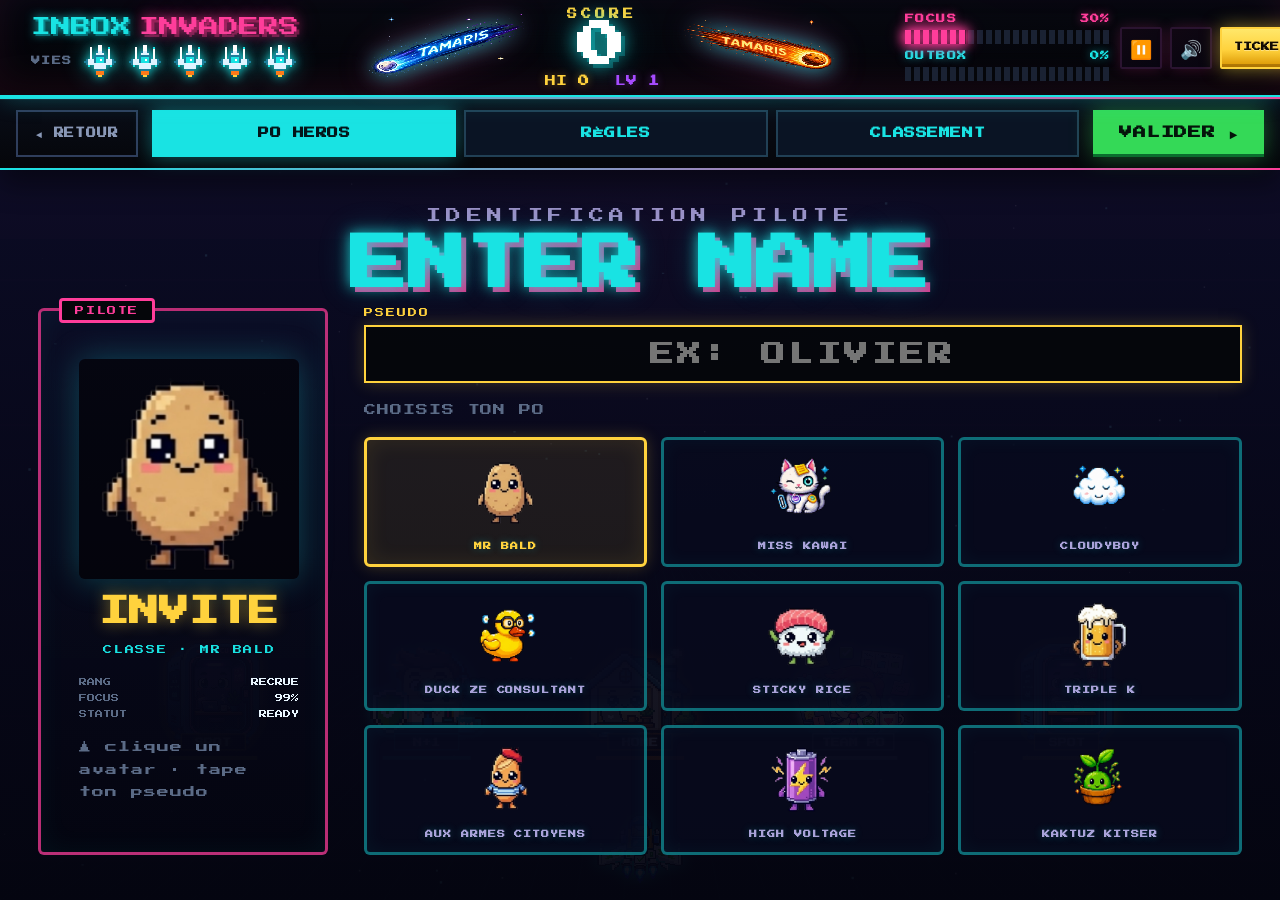
==== inboxzero/inboxzero.html @ 1996400a "Add consultant and handover invaders" ====
<!doctype html>
<html lang="en">
  <head>
    <meta charset="utf-8">
    <meta name="viewport" content="width=device-width, initial-scale=1">
    <title>INBOX INVADERS - SYSTEM INTERFERENCE</title>
    <link rel="preconnect" href="https://fonts.googleapis.com">
    <link rel="preconnect" href="https://fonts.gstatic.com" crossorigin>
    <link href="https://fonts.googleapis.com/css2?family=Press+Start+2P&display=swap" rel="stylesheet">
    <link rel="stylesheet" href="style.css?v=20260612b">
  </head>
  <body class="loading-assets">
    <div id="assetLoader" class="asset-loader" role="status" aria-live="polite">
      <div class="asset-loader-card">
        <img class="asset-loader-art" src="assets/loading_999.png" alt="">
        <p>LOADING INBOX</p>
        <strong id="assetLoaderPercent">0%</strong>
        <div class="asset-loader-bar" aria-hidden="true"><span id="assetLoaderBar"></span></div>
      </div>
    </div>
    <div class="crt-overlay"></div>
    <div class="vignette"></div>

    <header class="game-header">
      <div class="marquee-logo">
        <div>
          <div class="marquee-logo-line">INBOX</div>
          <div class="marquee-logo-title">INVADERS</div>
        </div>
        <div class="marquee-lives">
          <span class="hud-label">VIES</span>
          <span id="livesReadout">5</span>
          <i id="healthBar"><em></em></i>
        </div>
      </div>

      <div class="marquee-score">
        <img class="score-comet score-comet-left" src="assets/tamaris.png" alt="" aria-hidden="true">
        <p>SCORE</p>
        <strong id="score">0</strong>
        <img class="score-comet score-comet-right" src="assets/tamaris 2.png" alt="" aria-hidden="true">
        <div class="marquee-sub">
          <span>HI <strong id="highScore">0</strong></span>
          <span>LV <strong id="level">1</strong></span>
        </div>
      </div>

      <div class="marquee-right">
        <div class="marquee-meter focus-hud">
          <div class="marquee-meter-top">
            <p>FOCUS</p>
            <span id="focusPercent">0%</span>
          </div>
          <div class="segmented-focus" id="focusBar" aria-label="Focus charge"><em></em></div>
        </div>

        <div class="marquee-meter focus-hud heat-hud">
          <div class="marquee-meter-top">
            <p>OUTBOX</p>
            <span id="heatPercent">READY</span>
          </div>
          <div class="segmented-focus heat-meter" id="heatBar" aria-label="Outbox heat"><em></em></div>
        </div>

        <div class="hud-buttons">
          <button data-action="pause" aria-label="Pause">⏸️</button>
          <button data-action="mute" class="sound-toggle" aria-label="Mute sound" aria-pressed="false" title="Mute sound">
            <span class="sound-icon">🔊</span>
          </button>
          <button class="ticket-ask-button" data-action="how" aria-label="Ticket Ask">TICKET ASK</button>
        </div>
      </div>
      <strong id="lives" class="sr-counter">3</strong>
    </header>

    <nav id="commandDock" class="command-dock command-dock-global" aria-label="Navigation écrans">
      <button class="cd-back" type="button" data-action="back">◄ RETOUR</button>
      <div class="cd-tabs" role="tablist">
        <button class="cd-tab" type="button" role="tab" aria-selected="false" data-screen-tab="playerSetup" data-action="changePlayer"><span class="cd-label">PO HEROS</span></button>
        <button class="cd-tab" type="button" role="tab" aria-selected="false" data-screen-tab="how" data-action="how"><span class="cd-label">RÈGLES</span></button>
        <button class="cd-tab" type="button" role="tab" aria-selected="false" data-screen-tab="leaderboard" data-action="scores"><span class="cd-label">CLASSEMENT</span></button>
      </div>
      <button id="commandDockPrimary" class="cd-validate" type="button" data-action="savePlayer">VALIDER ►</button>
    </nav>

    <main class="game-stage">
      <section class="arcade-zone screen-jitter" id="game-zone" aria-label="Inbox Invaders arcade station">
        <div class="perspective-grid"></div>
        <canvas id="gameCanvas" width="540" height="960" aria-label="INBOX INVADERS gameplay canvas"></canvas>

        <div id="startScreen" class="overlay active">
          <div class="start-invader-field" aria-hidden="true">
            <img src="assets/email.png" alt="">
            <img src="assets/double meeting.png" alt="">
            <img src="assets/call.png" alt="">
            <img src="assets/ppt.png" alt="">
            <img src="assets/ticket jira.png" alt="">
            <img src="assets/windouf update.png" alt="">
          </div>
          <p class="coin-line">1CR = 1 PLAY</p>
          <h1 class="start-logo"><span class="start-logo-inbox">INBOX</span> <span class="start-logo-invaders">INVADERS</span></h1>
          <p>SAVE YOUR FOCUS. ERASE CORPORATE CHAOS.</p>
          <p id="playerReadout" class="player-readout">PILOTE : INVITE</p>
          <img id="playerAvatarPreview" class="player-avatar-preview" alt="" aria-hidden="true">
          <button class="start-play-banner" data-action="start"><span>INSERT COIN</span></button>
          <div class="start-cta-row" aria-label="Start menu actions">
            <span class="start-cta-highlight" aria-hidden="true"></span>
            <button data-action="scores"><img class="cta-icon" src="assets/9fb9ea39-cbcb-4abc-bacf-7de5e60b2d47_removalai_preview.png" alt=""><span>SCORES</span></button>
            <button data-action="changePlayer"><img class="cta-icon" src="assets/c6591640-6438-40c6-b56e-41e659d65d6d_removalai_preview.png" alt=""><span>CHANGER PILOTE</span></button>
            <button data-action="how"><img class="cta-icon" src="assets/21f10f2e-6139-4a0e-9a78-9de24e61a5ad_removalai_preview.png" alt=""><span>HOW TO PLAY</span></button>
          </div>
        </div>

        <div id="playerSetupScreen" class="overlay redesign-screen player-setup-panel">
          <p class="screen-kicker">IDENTIFICATION PILOTE</p>
          <h2 class="enter-name-title">ENTER NAME</h2>
          <div class="character-layout">
            <aside class="screen-panel pilot-card">
              <span class="panel-tag">PILOTE</span>
              <img id="setupAvatarPreview" class="setup-avatar-preview" alt="" aria-hidden="true">
              <strong id="setupPilotName" class="pilot-name">INVITE</strong>
              <span id="setupPilotClass" class="pilot-class">RECRUE</span>
              <dl class="pilot-stats">
                <div><dt>RANG</dt><dd>RECRUE</dd></div>
                <div><dt>FOCUS</dt><dd>99%</dd></div>
                <div><dt>STATUT</dt><dd>READY</dd></div>
              </dl>
              <p class="screen-hint">▲ clique un avatar · tape ton pseudo</p>
            </aside>
            <div class="character-main">
              <label class="player-name-field">
                <span>PSEUDO</span>
                <input id="playerNameInput" type="text" maxlength="18" autocomplete="nickname" placeholder="ex: OLIVIER">
              </label>
              <p class="roster-label">CHOISIS TON PO</p>
              <div id="avatarGrid" class="avatar-grid roster-grid" aria-label="Choix avatar"></div>
            </div>
          </div>
        </div>

        <div id="howScreen" class="overlay redesign-screen how-panel">
          <div class="how-invader-field" aria-hidden="true">
            <img src="assets/email.png" alt="">
            <img src="assets/double meeting.png" alt="">
            <img src="assets/call.png" alt="">
            <img src="assets/ppt.png" alt="">
            <img src="assets/ticket jira.png" alt="">
            <img src="assets/windouf update.png" alt="">
          </div>
          <p class="screen-kicker">BRIEFING MISSION</p>
          <h2 class="how-title">HOW TO PLAY</h2>
          <div class="how-layout">
            <section class="screen-panel controls-panel">
              <span class="panel-tag">CONTROLES</span>
              <div class="control-row movement-only"><span class="key-pill" data-key="left"></span><span class="key-pill" data-key="up"></span><span class="key-pill" data-key="down"></span><span class="key-pill" data-key="right"></span><strong>DEPLACEMENT</strong></div>
              <div class="control-row shoot-control"><span class="key-pill key-space">ESPACE</span><strong>TIR</strong></div>
            </section>
            <section class="screen-panel bonus-panel">
              <span class="panel-tag">BONUS & DROPS</span>
              <div class="bonus-grid">
                <div class="bonus-item coffee"><img class="legend-sprite" src="assets/bonnus_coffee.png" alt=""><span><strong>COFFEE</strong><em>cadence de tir</em></span></div>
                <div class="bonus-item honey"><img class="legend-sprite" src="assets/bonus_honey.png" alt=""><span><strong>HONEY</strong><em>bouclier collant</em></span></div>
                <div class="bonus-item clip"><img class="legend-sprite" src="assets/bonus_clip.png" alt=""><span><strong>CLIP</strong><em>allié trombone</em></span></div>
                <div class="bonus-item qap"><img class="legend-sprite" src="assets/qap.png" alt=""><span><strong>QAP</strong><em>tir perforant x3</em></span></div>
                <div class="bonus-item dolphin"><img class="legend-sprite" src="assets/bonus_dolphin.png" alt=""><span><strong>DOLPHIN</strong><em>dash esquive</em></span></div>
                <div class="bonus-item vendredi"><img class="legend-sprite" src="assets/bonus_vendredi_15h.png" alt=""><span><strong>VENDREDI</strong><em>ralenti du temps</em></span></div>
              </div>
            </section>
          </div>
          <section class="screen-panel enemies-panel">
            <span class="panel-tag">ENNEMIS</span>
            <div class="enemy-legend redesign-enemies" aria-label="Invader legend">
              <span><img class="legend-sprite" src="assets/email.png" alt="">EMAIL</span>
              <span><img class="legend-sprite" src="assets/double meeting.png" alt="">DOUBLE MEETING</span>
              <span><img class="legend-sprite" src="assets/call.png" alt="">CALL</span>
              <span><img class="legend-sprite" src="assets/ppt.png" alt="">PPT</span>
              <span><img class="legend-sprite" src="assets/docx.png" alt="">DOCX</span>
              <span><img class="legend-sprite" src="assets/cpu.png" alt="">CPU</span>
              <span><img class="legend-sprite" src="assets/no access file.png" alt="">LOST FILES</span>
              <span><img class="legend-sprite" src="assets/ticket jira.png" alt="">TICKET JIRA</span>
              <span><img class="legend-sprite" src="assets/12h!!!!.png" alt="">12H!!!!</span>
              <span><img class="legend-sprite" src="assets/error 404.png" alt="">ERROR 404</span>
              <span><img class="legend-sprite" src="assets/windouf update.png" alt="">WINDOUF UPDATE</span>
              <span><img class="legend-sprite" src="assets/ref_is_down.png" alt="">REF IS DOWN!</span>
              <span><img class="legend-sprite" src="assets/dgc.png" alt="">DGC</span>
              <span><img class="legend-sprite" src="assets/as400.png" alt="">AS400</span>
              <span><img class="legend-sprite" src="assets/praatbarak.png" alt="">PRAAT BARAK</span>
              <span><img class="legend-sprite" src="assets/7b47e6e9-510a-4887-9207-0725d9d68171_removalai_preview.png" alt="">PO AU JAPON</span>
              <span><img class="legend-sprite" src="assets/80a6a32c-565c-4d2a-8f3b-95b40b6f248a_removalai_preview.png" alt="">EZF</span>
              <span><img class="legend-sprite" src="assets/fd7ce6b2-aa9d-40ac-8007-6750eda266a8_removalai_preview.png" alt="">MAGNOLIA</span>
              <span><img class="legend-sprite" src="assets/ffcc5fdc-9d63-4ee3-b640-9428ae65c095_removalai_preview.png" alt="">CONSULTANT</span>
              <span><img class="legend-sprite" src="assets/f4206ee6-d974-46e2-9924-645abaea0b58_removalai_preview.png" alt="">HANDOVER</span>
              <span><img class="legend-sprite" src="assets/7311083a-2ebb-4465-ae2c-28606e0e98e7_removalai_preview.png" alt="">PASSKEY</span>
              <span><img class="legend-sprite" src="assets/ca6b6877-e752-4e89-9191-3670797ed381_removalai_preview.png" alt="">EASY FORM</span>
              <span><img class="legend-sprite" src="assets/12599df6-1e90-4584-9417-eee2061a4efa_removalai_preview.png" alt="">SUNDAY RELEASE</span>
              <span><img class="legend-sprite" src="assets/992d3e03-5cb6-4455-8b45-6aff71827215_removalai_preview.png" alt="">HANDOVER</span>
              <span><img class="legend-sprite" src="assets/lazy loading.png" alt="">LAZY LOADING</span>
              <span><img class="legend-sprite" src="assets/infinite versions.png" alt="">INFINITE VERSIONS</span>
            </div>
          </section>
          <section class="screen-panel enemies-panel bosses-panel">
            <span class="panel-tag">BOSS</span>
            <div class="enemy-legend redesign-enemies boss-legend" aria-label="Boss legend">
              <span><img class="legend-sprite" src="assets/boss_cc emails.png" alt="">CC EMAILS</span>
              <span><img class="legend-sprite" src="assets/boss_contradictory information.png" alt="">CONTRADICTORY INFORMATION</span>
              <span><img class="legend-sprite" src="assets/boss_printer.png" alt="">PRINTER</span>
              <span><img class="legend-sprite" src="assets/boss_monday.png" alt="">MONDAY MORNING</span>
            </div>
          </section>
          <p class="warning-strip">▲ PAY ATTENTION! · L'OUTBOX surchauffe si tu es frénétique avec la barre ESPACE - Be cool if not c'est le Burnout.</p>
        </div>

        <div id="pauseScreen" class="overlay">
          <h2>PAUSED</h2>
          <p>Press P or resume when your focus returns.</p>
          <button data-action="resume">RESUME</button>
          <button data-action="restart">RESTART</button>
        </div>

        <div id="gameOverScreen" class="overlay game-over-panel">
          <h2>GAME OVER</h2>
          <p id="gameOverText">Les distractions ont atteint ton bureau. Score : 0</p>
          <div class="game-over-actions">
            <button data-action="restart">REJOUER</button>
            <button data-action="scores">SCORES</button>
            <button data-action="back">RETOUR</button>
          </div>
        </div>

        <div id="victoryScreen" class="overlay">
          <h2>VICTORY</h2>
          <p>You reached inbox zero. For now.</p>
          <button data-action="restart">PLAY AGAIN</button>
          <button data-action="scores">SCORES</button>
        </div>

        <div id="leaderboardScreen" class="overlay redesign-screen leaderboard-panel">
          <p class="screen-kicker" id="leaderboardMode">LOCAL SCORES</p>
          <h2>LEADERBOARD</h2>
          <ol id="leaderboardList" class="leaderboard-list redesigned-board"></ol>
        </div>
      </section>
    </main>

    <section class="mobile-controls" aria-label="Mobile controls">
      <div class="mobile-pad">
        <button id="touchUp" aria-label="Move up">UP</button>
        <button id="touchLeft" aria-label="Move left">LEFT</button>
        <button id="touchDown" aria-label="Move down">DOWN</button>
        <button id="touchRight" aria-label="Move right">RIGHT</button>
      </div>
      <div class="mobile-actions">
        <button id="touchShoot" aria-label="Shoot">SHOOT</button>
        <button id="touchReply" aria-label="Reply All spread shot">REPLY</button>
        <button id="touchBlast" aria-label="Focus blast">BLAST</button>
      </div>
    </section>

    <script src="assets/invaders-sprites.js?v=20260609c"></script>
    <script src="game.js?v=20260612b"></script>
  </body>
</html>
---- inboxzero/style.css ----
:root {
  --green: #34d957;
  --cyan: #19e3e3;
  --magenta: #ff3d9a;
  --pink: #ffb3d9;
  --orange: #ff8a1a;
  --yellow: #ffd23d;
  --red: #ff3b3b;
  --text: #e9f6ff;
  --muted: #5b6b86;
  --panel: #0b0d16;
  --header-h: 96px;
  --dock-h: 74px;
}

* {
  box-sizing: border-box;
}

html,
body {
  width: 100%;
  height: 100%;
  margin: 0;
  overflow: hidden;
  background: #05060a;
  color: var(--text);
  font-family: "Press Start 2P", "Courier New", Courier, monospace;
  -webkit-font-smoothing: none;
}

.crt-overlay,
.vignette {
  position: fixed;
  inset: 0;
  pointer-events: none;
}

.crt-overlay {
  z-index: 100;
  background:
    repeating-linear-gradient(to bottom, rgba(0,0,0,0) 0 2px, rgba(0,0,0,0.34) 2px 3px),
    linear-gradient(90deg, rgba(255,0,0,0.07), rgba(0,255,0,0.03), rgba(0,0,255,0.07));
  background-size: auto, 3px 100%;
  mix-blend-mode: multiply;
  opacity: 0.58;
}

.vignette {
  z-index: 98;
  background: radial-gradient(ellipse 80% 70% at 50% 38%, rgba(10,14,26,0) 40%, rgba(0,0,0,0.86) 100%);
}

@keyframes flicker-glow {
  0%, 100% { opacity: 1; filter: drop-shadow(0 0 10px currentColor); }
  50% { opacity: 0.82; filter: drop-shadow(0 0 4px currentColor); }
  52% { opacity: 1; filter: drop-shadow(0 0 15px currentColor); }
}

@keyframes jitter {
  0%, 100% { transform: translate(0, 0); }
  16% { transform: translate(-0.5px, -0.5px); }
  32% { transform: translate(0.5px, 0.5px); }
}

.screen-jitter {
  animation: jitter 0.18s infinite;
}

.logo-flicker {
  animation: flicker-glow 4s infinite;
}

.game-header {
  position: fixed;
  top: 0;
  left: 0;
  right: 0;
  z-index: 150;
  height: var(--header-h);
  display: grid;
  grid-template-columns: 1.2fr 1.05fr 0.85fr 0.75fr 0.55fr 1fr 1fr auto;
  align-items: center;
  gap: clamp(8px, 1.5vw, 18px);
  padding: 10px clamp(10px, 2vw, 22px);
  background: linear-gradient(180deg, rgba(11,13,22,0.98), rgba(5,6,10,0.88));
  border-bottom: 2px solid rgba(25,227,227,0.75);
  box-shadow: 0 0 28px rgba(25,227,227,0.24), inset 0 -14px 32px rgba(255,61,154,0.09);
}

.brand-block,
.health-hud,
.score-hud,
.meta-hud,
.focus-hud {
  min-width: 0;
}

.brand-block span,
.game-header p,
.focus-hud span {
  display: block;
  margin: 0 0 7px;
  color: var(--muted);
  font-size: 8px;
  font-weight: 900;
  text-transform: uppercase;
  line-height: 1.35;
}

.health-hud p {
  display: flex;
  justify-content: space-between;
  gap: 8px;
}

.health-hud p span {
  color: var(--green);
}

.logo {
  display: block;
  color: var(--cyan);
  font-size: clamp(14px, 2vw, 22px);
  font-weight: 900;
  line-height: 1;
  text-shadow: 0 0 10px rgba(25,227,227,0.7), 2px 2px 0 rgba(255,61,154,0.55);
  white-space: nowrap;
}

.game-header strong {
  color: var(--cyan);
  font-size: clamp(10px, 1.8vw, 18px);
  letter-spacing: 0;
  line-height: 1;
  text-shadow: 0 0 12px currentColor;
}

.score-hud strong {
  color: var(--orange);
  font-size: clamp(18px, 2.4vw, 28px);
  text-shadow: 0 0 14px rgba(255,138,26,0.72), 3px 3px 0 #7a2c00;
}

.health-hud i,
.segmented-focus {
  display: block;
  height: 16px;
  border: 2px solid #161b2c;
  background: #080a12;
  padding: 2px;
  box-shadow: inset 0 0 0 1px #000, 0 0 10px rgba(52,217,87,0.16);
}

.health-hud em,
.segmented-focus em {
  display: block;
  width: 0%;
  height: 100%;
  background: linear-gradient(90deg, #b6e021, var(--green));
  box-shadow: 0 0 12px rgba(52,217,87,0.75);
}

.segmented-focus {
  background:
    linear-gradient(90deg, transparent 24%, #05060a 24% 26%, transparent 26% 49%, #05060a 49% 51%, transparent 51% 74%, #05060a 74% 76%, transparent 76%),
    #100712;
  border-color: #2a1430;
}

.segmented-focus em {
  background: linear-gradient(90deg, var(--magenta), var(--cyan));
  box-shadow: 0 0 12px var(--magenta);
}

.heat-meter {
  border-color: #311612;
  background:
    linear-gradient(90deg, transparent 19%, #05060a 19% 21%, transparent 21% 39%, #05060a 39% 41%, transparent 41% 59%, #05060a 59% 61%, transparent 61% 79%, #05060a 79% 81%, transparent 81%),
    #120706;
}

.heat-meter em {
  background: linear-gradient(90deg, var(--yellow), var(--orange), var(--red));
  box-shadow: 0 0 12px var(--orange);
}

.focus-hud span {
  margin-top: 4px;
  color: var(--magenta);
  text-align: right;
}

.heat-hud span {
  color: var(--orange);
}

.hud-buttons {
  display: flex;
  gap: 8px;
}

button {
  border: 2px solid var(--cyan);
  border-radius: 2px;
  background: #05060a;
  color: var(--cyan);
  min-height: 42px;
  padding: 10px 14px;
  font: 900 10px "Press Start 2P", "Courier New", Courier, monospace;
  line-height: 1.25;
  text-transform: uppercase;
  cursor: pointer;
  box-shadow: 0 0 14px rgba(25,227,227,0.22);
}

button:hover,
button:focus-visible {
  background: var(--cyan);
  color: #05060a;
  outline: none;
  box-shadow: 0 0 24px rgba(25,227,227,0.88);
}

.hud-buttons button {
  position: relative;
  width: 42px;
  min-width: 42px;
  padding: 0;
  border-color: #2a1430;
  background: linear-gradient(145deg, #100712, #070510);
  color: var(--pink);
  font-size: 18px;
  box-shadow: 0 0 14px rgba(255,61,154,0.2);
}

.hud-buttons .ticket-ask-button {
  width: auto;
  min-width: 118px;
  padding: 0 12px;
  border-color: var(--yellow);
  background: linear-gradient(180deg, #ffe76a 0%, var(--yellow) 55%, #d99400 100%);
  color: #120b02;
  font-size: 9px;
  line-height: 1.15;
  text-shadow: 0 1px 0 rgba(255,255,255,0.36);
  box-shadow: 0 0 18px rgba(255,210,61,0.52), inset 0 -3px 0 rgba(112,70,0,0.42);
}

.hud-buttons .ticket-ask-button:hover,
.hud-buttons .ticket-ask-button:focus-visible {
  background: #fff06f;
  color: #05060a;
  border-color: #fff06f;
  box-shadow: 0 0 26px rgba(255,210,61,0.78), inset 0 -3px 0 rgba(112,70,0,0.42);
}

.sound-toggle {
  color: var(--cyan);
}

.sound-icon {
  display: inline;
}

.sound-icon::before {
  content: none;
}

.sound-icon::after {
  content: none;
}

.sound-icon em {
  display: none;
}

.sound-toggle.muted {
  color: var(--red);
}

.sound-toggle.muted .sound-icon em {
  display: none;
}

.sound-toggle.muted .sound-icon {
  transform: none;
}

.sound-toggle.muted .sound-icon::before {
  content: none;
}

.sound-toggle.muted .sound-icon::after {
  content: none;
}

.sound-toggle.muted::after {
  content: none;
}

.game-stage {
  position: fixed;
  inset: var(--header-h) 0 0;
  z-index: 1;
  background: #05060a;
}

body:has(.redesign-screen.active) .game-stage {
  inset: calc(var(--header-h) + var(--dock-h)) 0 0;
  z-index: 110;
}

.arcade-zone {
  position: absolute;
  inset: 0;
  width: 100vw;
  height: 100%;
  background: #05060a;
  overflow: hidden;
}

.perspective-grid {
  position: absolute;
  bottom: -38%;
  left: -50%;
  z-index: 0;
  width: 200%;
  height: 78%;
  background-image:
    linear-gradient(to right, rgba(255,61,154,0.25) 1px, transparent 1px),
    linear-gradient(to bottom, rgba(25,227,227,0.2) 1px, transparent 1px);
  background-size: 46px 46px;
  transform: perspective(300px) rotateX(62deg);
  transform-origin: bottom;
  mask-image: linear-gradient(to top, black, transparent 75%);
}

#gameCanvas {
  position: relative;
  z-index: 2;
  display: block;
  width: 100%;
  height: 100%;
  background: transparent;
  image-rendering: pixelated;
}

.overlay {
  position: absolute;
  inset: 0;
  z-index: 20;
  display: none;
  place-items: center;
  align-content: center;
  gap: 18px;
  padding: 24px;
  text-align: center;
  background:
    linear-gradient(180deg, rgba(5,6,10,0.42), rgba(5,6,10,0.82)),
    radial-gradient(circle at 50% 38%, rgba(25,227,227,0.1), transparent 46%);
}

.overlay.active {
  display: grid;
}

#startScreen > :not(.start-invader-field) {
  position: relative;
  z-index: 2;
}

.start-invader-field {
  position: absolute;
  inset: 0;
  z-index: 1;
  overflow: hidden;
  pointer-events: none;
  opacity: 0.36;
}

.start-invader-field img {
  position: absolute;
  top: -90px;
  width: 78px;
  height: 78px;
  object-fit: contain;
  image-rendering: pixelated;
  filter: drop-shadow(0 0 10px rgba(25,227,227,0.55));
  animation: howInvaderDrop 16s linear infinite;
}

.start-invader-field img:nth-child(1) { left: 8%; animation-duration: 15s; animation-delay: -1s; }
.start-invader-field img:nth-child(2) { left: 23%; animation-duration: 19s; animation-delay: -7s; }
.start-invader-field img:nth-child(3) { left: 39%; animation-duration: 14s; animation-delay: -4s; }
.start-invader-field img:nth-child(4) { left: 58%; animation-duration: 17s; animation-delay: -9s; }
.start-invader-field img:nth-child(5) { left: 75%; animation-duration: 16s; animation-delay: -2s; }
.start-invader-field img:nth-child(6) { left: 91%; animation-duration: 20s; animation-delay: -11s; }

.overlay h1,
.overlay h2 {
  margin: 0;
  color: var(--orange);
  font-size: clamp(34px, 7vw, 82px);
  line-height: 0.92;
  text-shadow: 0 0 14px rgba(255,138,26,0.72), 4px 4px 0 #7a2c00;
  max-width: 920px;
}

.overlay h1 span {
  display: block;
  color: var(--cyan);
  font-size: 0.48em;
  margin-bottom: 0.2em;
  text-shadow: 0 0 10px rgba(25,227,227,0.72), 3px 3px 0 rgba(255,61,154,0.5);
}

.overlay h1.start-logo {
  display: flex;
  align-items: baseline;
  justify-content: center;
  gap: clamp(10px, 1.6vw, 20px);
  max-width: none;
  color: var(--cyan);
  font-size: clamp(32px, 5.6vw, 72px);
  line-height: 1;
  text-shadow: none;
}

.overlay h1.start-logo span {
  display: inline;
  margin: 0;
  font-size: 1em;
  line-height: 1;
}

.start-logo-inbox {
  color: var(--cyan);
  text-shadow:
    0 0 12px rgba(25,227,227,0.9),
    2px 2px 0 #07505a;
}

.start-logo-invaders {
  color: var(--magenta);
  text-shadow:
    0 0 14px rgba(255,61,154,0.9),
    0 0 30px rgba(255,61,154,0.38),
    3px 3px 0 #5f1538;
}

.start-play-banner {
  font-size: 0;
  line-height: 0;
  outline: none;
  width: min(760px, 78vw);
  min-height: clamp(50px, 6.6vh, 68px);
  display: flex;
  align-items: center;
  justify-content: center;
  gap: 18px;
  margin-top: -2px;
  margin-bottom: -2px;
  border: 3px solid var(--yellow);
  border-radius: 6px;
  background: linear-gradient(90deg, rgba(255,210,61,0.06), rgba(25,227,227,0.08), rgba(255,210,61,0.06));
  color: var(--yellow);
  box-shadow: 0 0 24px rgba(255,210,61,0.24), inset 0 0 18px rgba(255,210,61,0.08);
}

.start-play-banner:hover,
.start-play-banner:focus-visible {
  background: var(--yellow);
  color: #05060a;
  box-shadow: 0 0 30px rgba(255,210,61,0.7), 5px 5px 0 rgba(0,0,0,0.55);
}

.start-play-banner span {
  display: block;
  font-size: clamp(13px, 1.6vw, 18px);
  line-height: 1;
}

.start-cta-row {
  position: relative;
  display: flex;
  align-items: flex-end;
  justify-content: center;
  flex-wrap: wrap;
  gap: 16px;
  padding: 20px 22px;
  isolation: isolate;
}

.start-cta-highlight {
  position: absolute;
  inset: 0;
  z-index: -1;
  border: 2px solid rgba(25,227,227,0.42);
  border-radius: 8px;
  background:
    linear-gradient(180deg, rgba(7,32,42,0.82), rgba(3,16,22,0.74)),
    radial-gradient(ellipse at center, rgba(25,227,227,0.34), rgba(25,227,227,0.12) 54%, rgba(25,227,227,0.04) 100%);
  box-shadow:
    0 0 24px rgba(25,227,227,0.34),
    inset 0 0 20px rgba(25,227,227,0.12);
}

.start-cta-row button {
  display: grid;
  justify-items: center;
  align-content: end;
  gap: 9px;
  min-width: 152px;
  min-height: 142px;
  border: 0;
  border-radius: 0;
  background: transparent;
  box-shadow: none;
  color: var(--cyan);
}

.cta-icon {
  width: 86px;
  height: 80px;
  object-fit: contain;
  image-rendering: pixelated;
  filter: drop-shadow(0 0 12px rgba(25,227,227,0.48));
}

.start-cta-row button span {
  display: block;
  min-width: 128px;
  border: 3px solid var(--cyan);
  border-radius: 6px;
  background: rgba(5,18,24,0.84);
  padding: 10px 12px;
  color: var(--cyan);
  box-shadow: 0 0 18px rgba(25,227,227,0.35);
}

.start-cta-row button:hover,
.start-cta-row button:focus-visible {
  background: transparent;
  color: var(--cyan);
  box-shadow: none;
}

.start-cta-row button:hover span,
.start-cta-row button:focus-visible span {
  background: var(--cyan);
  color: #05060a;
  box-shadow: 0 0 24px rgba(25,227,227,0.72), 4px 4px 0 rgba(0,0,0,0.5);
}

.start-cta-row button:hover .cta-icon,
.start-cta-row button:focus-visible .cta-icon {
  filter: drop-shadow(0 0 16px rgba(25,227,227,0.86));
  transform: translateY(-2px);
}

.start-cta-row button[data-action="start"] span {
  background: var(--cyan);
  color: #05060a;
  box-shadow: 0 0 26px rgba(25,227,227,0.68), 4px 4px 0 rgba(0,0,0,0.55);
}

.overlay h2 {
  color: var(--cyan);
  text-shadow: 0 0 14px rgba(25,227,227,0.72), 3px 3px 0 rgba(255,61,154,0.5);
}

.game-over-panel {
  gap: 22px;
  background:
    linear-gradient(180deg, rgba(2,3,8,0.72), rgba(2,3,8,0.94)),
    radial-gradient(circle at 50% 44%, rgba(255,59,59,0.18), transparent 36%);
}

.game-over-panel h2 {
  color: var(--red);
  font-size: clamp(48px, 9vw, 118px);
  line-height: 0.9;
  text-shadow:
    0 0 12px rgba(255,59,59,0.95),
    0 0 34px rgba(255,59,59,0.55),
    5px 5px 0 #6e1111;
}

.game-over-panel p {
  color: #b9c7e6;
  max-width: 820px;
  font-size: clamp(10px, 1.5vw, 15px);
  text-shadow: 0 0 10px rgba(25,227,227,0.3);
}

.game-over-actions {
  display: flex;
  justify-content: center;
  gap: 14px;
  flex-wrap: wrap;
}

.game-over-actions button:first-child {
  border-color: var(--cyan);
  background: var(--cyan);
  color: #05060a;
  box-shadow: 5px 5px 0 rgba(0,0,0,0.55), 0 0 20px rgba(25,227,227,0.35);
}

.game-over-actions button:last-child {
  border-color: #33405e;
  color: var(--text);
  background: rgba(5,6,10,0.82);
  box-shadow: none;
}

.coin-line {
  color: var(--yellow);
  animation: blink 1.1s steps(1) infinite;
}

.overlay p {
  max-width: 620px;
  margin: 0;
  color: var(--muted);
  font-size: clamp(9px, 1.4vw, 12px);
  line-height: 1.9;
  letter-spacing: 0.08em;
}

.enemy-legend {
  display: flex;
  flex-wrap: wrap;
  justify-content: center;
  gap: 7px;
  max-width: 720px;
}

.enemy-legend span {
  border: 1px solid rgba(25,227,227,0.55);
  background: rgba(5,6,10,0.72);
  color: var(--text);
  padding: 8px 9px;
  font-size: 9px;
  line-height: 1.15;
  box-shadow: 0 0 10px rgba(25,227,227,0.12);
}

.player-readout {
  color: var(--cyan);
}

.player-avatar-preview {
  width: 96px;
  height: 96px;
  object-fit: contain;
  image-rendering: auto;
  border: 2px solid rgba(25,227,227,0.72);
  background: rgba(5,6,10,0.72);
  box-shadow: 0 0 18px rgba(25,227,227,0.24);
}

.player-setup-panel,
.leaderboard-panel {
  background:
    linear-gradient(180deg, rgba(5,6,10,0.66), rgba(5,6,10,0.94)),
    radial-gradient(circle at 50% 38%, rgba(255,211,61,0.12), transparent 42%);
}

.player-name-field {
  display: grid;
  gap: 10px;
  width: min(430px, 90vw);
  color: var(--yellow);
  font-size: 9px;
}

.player-name-field input {
  width: 100%;
  border: 2px solid var(--yellow);
  background: rgba(5,6,10,0.92);
  color: var(--text);
  padding: 16px 14px;
  font: 900 16px "Press Start 2P", "Courier New", Courier, monospace;
  text-align: center;
  text-transform: uppercase;
  outline: none;
  box-shadow: 0 0 16px rgba(255,210,61,0.22);
}

.avatar-grid {
  width: min(760px, 94vw);
  display: grid;
  grid-template-columns: repeat(auto-fit, minmax(118px, 1fr));
  gap: 12px;
  max-height: min(390px, 42vh);
  overflow: auto;
  padding: 2px;
}

.avatar-choice {
  min-height: 138px;
  display: grid;
  place-items: center;
  gap: 9px;
  border: 2px solid rgba(25,227,227,0.42);
  background: rgba(5,6,10,0.76);
  color: var(--muted);
  padding: 12px 8px 10px;
  box-shadow: none;
}

.avatar-choice img {
  width: 88px;
  height: 88px;
  object-fit: contain;
}

.avatar-choice span {
  font-size: 8px;
  line-height: 1.35;
  color: var(--text);
  text-shadow: 0 0 8px rgba(25,227,227,0.28);
}

.avatar-choice[aria-pressed="true"] {
  border-color: var(--yellow);
  color: var(--yellow);
  background: rgba(255,210,61,0.12);
  box-shadow: 0 0 16px rgba(255,210,61,0.26);
}

.leaderboard-list {
  width: min(720px, 92vw);
  display: grid;
  gap: 8px;
  margin: 0;
  padding: 0;
  list-style: none;
}

.leaderboard-list li {
  display: grid;
  grid-template-columns: 42px 1fr 110px 74px;
  align-items: center;
  gap: 10px;
  border: 1px solid rgba(25,227,227,0.5);
  background: rgba(5,6,10,0.75);
  padding: 11px 12px;
  color: var(--text);
  font-size: 10px;
  box-shadow: 0 0 12px rgba(25,227,227,0.1);
}

.leaderboard-list span {
  color: var(--yellow);
}

.leaderboard-list strong {
  color: var(--cyan);
  text-align: left;
  overflow: hidden;
  text-overflow: ellipsis;
}

.leaderboard-list em {
  color: var(--orange);
  font-style: normal;
  text-align: right;
}

.leaderboard-list small {
  color: var(--muted);
  text-align: right;
}

@keyframes blink {
  50% { opacity: 0; }
}

.mobile-controls {
  position: fixed;
  left: 12px;
  right: 12px;
  bottom: 12px;
  z-index: 60;
  display: none;
  justify-content: space-between;
  align-items: end;
  gap: 18px;
  pointer-events: none;
}

.mobile-controls button {
  pointer-events: auto;
  min-width: 58px;
  min-height: 48px;
  border-color: var(--cyan);
  color: var(--cyan);
  background: rgba(0,0,0,0.62);
}

.mobile-pad {
  display: grid;
  grid-template-columns: repeat(3, 58px);
  grid-template-rows: repeat(3, 48px);
  gap: 6px;
}

#touchUp { grid-column: 2; grid-row: 1; }
#touchLeft { grid-column: 1; grid-row: 2; }
#touchRight { grid-column: 3; grid-row: 2; }
#touchDown { grid-column: 2; grid-row: 3; }

.mobile-actions {
  display: grid;
  gap: 8px;
}

#touchReply {
  border-color: var(--yellow);
  color: var(--yellow);
}

.mobile-actions button:last-child {
  border-color: var(--magenta);
  color: var(--pink);
}

.sr-counter {
  position: absolute;
  width: 1px;
  height: 1px;
  overflow: hidden;
  clip: rect(0 0 0 0);
}

@media (pointer: coarse), (max-width: 760px) {
  :root {
    --header-h: 92px;
  }

  .game-header {
    grid-template-columns: 1fr 0.95fr 0.75fr auto;
    grid-template-rows: auto auto;
    gap: 6px 10px;
    padding: 8px 10px;
  }

  .brand-block {
    grid-column: 1 / 3;
  }

  .health-hud {
    grid-column: 1 / 2;
  }

  .score-hud {
    grid-column: 3 / 4;
    grid-row: 1 / 2;
  }

  .focus-hud {
    grid-column: 2 / 4;
  }

  .heat-hud {
    display: none;
  }

  .meta-hud {
    display: none;
  }

  .hud-buttons {
    grid-column: 4 / 5;
    grid-row: 1 / 3;
    flex-direction: column;
  }

  .mobile-controls {
    display: none;
  }

  .leaderboard-list li {
    grid-template-columns: 28px 1fr 78px;
    font-size: 8px;
  }

  .leaderboard-list small {
    display: none;
  }
}

@media (max-width: 430px) {
  .logo {
    font-size: 16px;
  }

  .game-header strong {
    font-size: 17px;
  }

  .score-hud strong {
    font-size: 24px;
  }
}

/* Arcade marquee header, adapted from the provided header concept. */
.game-header {
  min-height: var(--header-h);
  height: auto;
  display: flex;
  align-items: center;
  justify-content: space-between;
  gap: clamp(12px, 1.8vw, 24px);
  padding: 8px clamp(16px, 2.4vw, 34px);
  background: linear-gradient(180deg, rgba(8,10,20,0.72), rgba(4,5,10,0.34));
  border-bottom: 2px solid var(--cyan);
  box-shadow: 0 2px 24px -4px rgba(25,227,227,0.36), inset 0 -14px 34px rgba(255,61,154,0.08);
}

.marquee-logo {
  flex: 0 0 auto;
  display: flex;
  flex-direction: column;
  gap: 7px;
  min-width: 210px;
}

.marquee-logo > div:first-child {
  display: flex;
  align-items: baseline;
  gap: 8px;
  white-space: nowrap;
}

.marquee-logo-line {
  color: var(--cyan);
  font-size: clamp(13px, 1.55vw, 20px);
  letter-spacing: 0;
  line-height: 1;
  text-shadow:
    0 0 10px rgba(25,227,227,0.85),
    2px 2px 0 #07505a;
}

.marquee-logo-line b {
  color: var(--magenta);
  text-shadow:
    0 0 10px rgba(255,61,154,0.85),
    2px 2px 0 #5f1538;
}

.marquee-logo-title {
  margin-top: 0;
  color: var(--magenta);
  font-size: clamp(13px, 1.55vw, 20px);
  letter-spacing: 0;
  line-height: 1;
  text-shadow:
    0 0 12px rgba(255,61,154,0.85),
    0 0 26px rgba(255,61,154,0.38),
    3px 3px 0 #5f1538;
}

.marquee-lives {
  display: flex;
  align-items: center;
  gap: 10px;
}

.hud-label,
.game-header p {
  margin: 0;
  color: var(--muted);
  font-size: 9px;
  font-weight: 900;
  letter-spacing: 0.16em;
  line-height: 1.2;
  text-transform: uppercase;
}

#livesReadout {
  display: flex;
  align-items: center;
  gap: 9px;
  min-height: 32px;
}

.life-ship {
  width: 36px;
  height: 32px;
  display: block;
  image-rendering: pixelated;
  filter: drop-shadow(0 0 5px rgba(25,227,227,0.95)) drop-shadow(0 0 12px rgba(25,227,227,0.42));
}

.marquee-lives #healthBar {
  display: none;
}

.marquee-score {
  position: relative;
  flex: 1 1 auto;
  min-width: 560px;
  text-align: center;
}

.score-comet {
  position: absolute;
  top: 50%;
  width: clamp(150px, 13vw, 220px);
  height: clamp(58px, 6vw, 82px);
  object-fit: fill;
  image-rendering: pixelated;
  pointer-events: none;
  filter: drop-shadow(0 0 10px rgba(25,227,227,0.72)) drop-shadow(0 0 16px rgba(255,61,154,0.36));
  transform: translateY(-50%);
}

.score-comet-left {
  right: calc(50% + clamp(54px, 5.8vw, 86px));
}

.score-comet-right {
  left: calc(50% + clamp(54px, 5.8vw, 86px));
}


.marquee-score p {
  margin-bottom: 5px;
  color: var(--yellow);
  font-size: clamp(8px, 1vw, 10px);
  letter-spacing: 0.4em;
}

.marquee-score > strong {
  display: block;
  color: #ffffff;
  font-size: clamp(30px, 4.4vw, 48px);
  line-height: 0.9;
  letter-spacing: 0.04em;
  text-shadow: 0 0 18px rgba(25,227,227,0.8), 0 0 40px rgba(25,227,227,0.4), 4px 4px 0 #0a3d44;
}

.marquee-sub {
  display: flex;
  justify-content: center;
  gap: clamp(14px, 2vw, 26px);
  margin-top: 8px;
  font-size: clamp(9px, 1.1vw, 11px);
}

.marquee-sub span:first-child {
  color: var(--yellow);
  text-shadow: 0 0 9px rgba(255,210,61,0.4);
}

.marquee-sub span:last-child {
  color: #a64bff;
  text-shadow: 0 0 9px rgba(166,75,255,0.4);
}

.marquee-sub strong {
  color: inherit;
  font-size: inherit;
  text-shadow: inherit;
}

.marquee-right {
  flex: 0 0 auto;
  display: grid;
  grid-template-columns: auto auto;
  grid-template-rows: auto auto;
  align-items: center;
  gap: 7px 10px;
}

.marquee-meter {
  grid-column: 1 / 2;
  width: clamp(170px, 16vw, 210px);
}

.marquee-meter-top {
  display: flex;
  justify-content: space-between;
  align-items: center;
  gap: 14px;
  margin-bottom: 5px;
}

.marquee-meter-top span {
  margin: 0;
  font-size: 9px;
  letter-spacing: 0.08em;
  line-height: 1.2;
}

.focus-hud p,
.focus-hud span {
  color: var(--magenta);
  text-shadow: 0 0 8px rgba(255,61,154,0.55);
}

.heat-hud p,
.heat-hud span {
  color: var(--cyan);
  text-shadow: 0 0 8px rgba(25,227,227,0.5);
}

#healthBar,
.segmented-focus {
  display: block;
  height: 14px;
  border: 0;
  padding: 0;
  background:
    repeating-linear-gradient(90deg, #1a2233 0 6px, transparent 6px 9px),
    #05060a;
  box-shadow: none;
}

#healthBar em,
.segmented-focus em {
  display: block;
  width: 0%;
  height: 100%;
  background:
    repeating-linear-gradient(90deg, currentColor 0 6px, transparent 6px 9px);
  filter: drop-shadow(0 0 6px currentColor);
}

#healthBar em {
  color: var(--green);
}

.segmented-focus em {
  color: var(--magenta);
}

.heat-meter em {
  color: var(--cyan);
}

.hud-buttons {
  grid-column: 2 / 3;
  grid-row: 1 / 3;
  display: flex;
  gap: 8px;
  margin-top: 0;
}

@media (pointer: coarse), (max-width: 760px) {
  :root {
    --header-h: 96px;
  }

  .game-header {
    display: grid;
    grid-template-columns: 1fr auto;
    grid-template-rows: auto auto;
    gap: 8px 12px;
    padding: 10px 12px;
  }

  .marquee-logo {
    grid-column: 1 / 2;
    grid-row: 1 / 2;
    min-width: 0;
  }

  .marquee-logo > div:first-child {
    gap: 5px;
  }

  .marquee-logo-line {
    font-size: 12px;
  }

  .marquee-logo-title {
    font-size: 12px;
  }

  .marquee-lives {
    gap: 7px;
  }

  .life-ship {
    width: 30px;
    height: 27px;
  }

  .marquee-score {
    grid-column: 1 / 2;
    grid-row: 2 / 3;
    min-width: 0;
    padding-left: 154px;
    text-align: left;
  }

  .score-comet {
    width: 136px;
    height: 56px;
  }

  .score-comet-left {
    left: 0;
    right: auto;
  }

  .score-comet-right {
    display: none;
  }


  .marquee-score p {
    margin-bottom: 5px;
  }

  .marquee-score > strong {
    font-size: 24px;
  }

  .marquee-sub {
    justify-content: flex-start;
    margin-top: 8px;
  }

  .marquee-right {
    grid-column: 2 / 3;
    grid-row: 1 / 3;
    display: grid;
    grid-template-columns: auto auto;
    grid-template-rows: auto auto;
    align-items: center;
    gap: 7px 8px;
  }

  .marquee-meter {
    width: min(42vw, 170px);
  }

  .heat-hud {
    display: none;
  }

  .hud-buttons {
    flex-direction: row;
  }

  .hud-buttons .ticket-ask-button {
    min-width: 88px;
    padding: 0 8px;
    font-size: 7px;
  }
}

@media (max-width: 430px) {
  .marquee-logo-line {
    font-size: 10px;
  }

  .marquee-logo-title {
    font-size: 10px;
  }

  .hud-buttons .ticket-ask-button {
    min-width: 74px;
    font-size: 6px;
  }

  .marquee-score > strong {
    font-size: 22px;
  }

  .marquee-score {
    padding-left: 122px;
  }

  .score-comet {
    width: 108px;
    height: 48px;
  }


  .marquee-meter {
    width: 130px;
  }
}

/* Claude redesign screens */
.redesign-screen.overlay {
  z-index: 120;
  place-items: stretch;
  align-content: start;
  gap: 16px;
  padding: clamp(18px, 3vw, 42px);
  overflow: auto;
  text-align: left;
  background:
    linear-gradient(180deg, rgba(11,11,38,0.88), rgba(4,5,16,0.96)),
    radial-gradient(circle at 50% 12%, rgba(255,61,154,0.12), transparent 35%);
}

.redesign-screen.overlay.active {
  display: flex;
  flex-direction: column;
}

.how-panel {
  overflow: auto;
}

.how-panel > :not(.how-invader-field) {
  position: relative;
  z-index: 2;
}

.how-invader-field {
  position: absolute;
  inset: 0;
  z-index: 1;
  overflow: hidden;
  pointer-events: none;
  opacity: 0.24;
}

.how-invader-field img {
  position: absolute;
  top: -90px;
  width: 54px;
  height: 54px;
  object-fit: contain;
  image-rendering: pixelated;
  filter: drop-shadow(0 0 10px rgba(25,227,227,0.55));
  animation: howInvaderDrop 10.5s linear infinite;
}

.how-invader-field img:nth-child(1) { left: 9%; animation-duration: 9.5s; animation-delay: -2s; }
.how-invader-field img:nth-child(2) { left: 25%; animation-duration: 12s; animation-delay: -8s; }
.how-invader-field img:nth-child(3) { left: 43%; animation-duration: 8.8s; animation-delay: -5s; }
.how-invader-field img:nth-child(4) { left: 61%; animation-duration: 11s; animation-delay: -10s; }
.how-invader-field img:nth-child(5) { left: 76%; animation-duration: 10s; animation-delay: -3s; }
.how-invader-field img:nth-child(6) { left: 90%; animation-duration: 12.8s; animation-delay: -12s; }
@keyframes howInvaderDrop {
  0% { transform: translate3d(0, -80px, 0) rotate(-4deg); opacity: 0; }
  10% { opacity: 0.85; }
  90% { opacity: 0.85; }
  100% { transform: translate3d(18px, calc(100vh + 160px), 0) rotate(6deg); opacity: 0; }
}

.redesign-screen .screen-kicker {
  max-width: none;
  margin: 0;
  color: #9b92c8;
  text-align: center;
  font-size: clamp(9px, 1.2vw, 15px);
  letter-spacing: 0.36em;
  line-height: 1;
}

.redesign-screen h2 {
  max-width: none;
  color: var(--cyan);
  text-align: center;
  font-size: clamp(38px, 6.2vw, 76px);
  letter-spacing: 0;
  line-height: 0.9;
  text-shadow:
    0 0 14px rgba(25,227,227,0.85),
    0 0 32px rgba(25,227,227,0.22),
    5px 5px 0 rgba(255,61,154,0.86);
}

.redesign-screen .enter-name-title {
  font-size: clamp(30px, 4.8vw, 58px);
}

.redesign-screen .how-title {
  font-size: clamp(30px, 4.6vw, 54px);
}

.screen-panel {
  position: relative;
  border: 3px solid rgba(25,227,227,0.48);
  border-radius: 6px;
  background:
    linear-gradient(180deg, rgba(14,17,42,0.6), rgba(4,5,16,0.78));
  box-shadow: inset 0 0 28px rgba(25,227,227,0.06);
}

.panel-tag {
  position: absolute;
  top: -13px;
  left: 18px;
  padding: 5px 13px;
  border: 3px solid currentColor;
  border-radius: 4px;
  background: #05060a;
  color: var(--cyan);
  font-size: 9px;
  line-height: 1;
  letter-spacing: 0.18em;
}

.character-layout {
  display: grid;
  grid-template-columns: minmax(250px, 0.33fr) minmax(0, 1fr);
  gap: clamp(20px, 2.8vw, 36px);
  min-height: 0;
}

.pilot-card {
  border-color: rgba(255,61,154,0.72);
  padding: clamp(22px, 3vw, 38px);
  display: grid;
  justify-items: center;
  align-content: center;
  gap: 18px;
  min-height: 430px;
}

.pilot-card .panel-tag {
  color: var(--magenta);
}

.setup-avatar-preview {
  width: min(220px, 52vw);
  height: min(220px, 52vw);
  border-radius: 6px;
  object-fit: contain;
  image-rendering: auto;
  background: rgba(0,0,0,0.55);
  box-shadow: 0 0 34px rgba(25,227,227,0.28);
}

.pilot-name {
  color: var(--yellow);
  font-size: clamp(20px, 2.6vw, 30px);
  line-height: 1;
  text-align: center;
  text-shadow: 0 0 16px rgba(255,210,61,0.45);
}

.pilot-class {
  color: var(--cyan);
  font-size: 9px;
  letter-spacing: 0.2em;
  text-align: center;
}

.pilot-stats {
  width: 100%;
  display: grid;
  gap: 8px;
  margin: 6px 0 0;
  color: var(--muted);
  font-size: 8px;
}

.pilot-stats div {
  display: flex;
  justify-content: space-between;
  gap: 18px;
}

.pilot-stats dt,
.pilot-stats dd {
  margin: 0;
}

.pilot-stats dd {
  color: var(--text);
}

.character-main {
  display: grid;
  align-content: start;
  gap: 16px;
  min-width: 0;
}

.redesign-screen .player-name-field {
  width: 100%;
  gap: 8px;
}

.redesign-screen .player-name-field span,
.roster-label {
  color: var(--yellow);
  font-size: 9px;
  letter-spacing: 0.22em;
}

.redesign-screen .player-name-field input {
  height: 58px;
  color: var(--yellow);
  font-size: clamp(16px, 2vw, 24px);
  letter-spacing: 0.16em;
}

.redesign-screen .player-name-field input.is-missing {
  border-color: var(--red);
  color: #fff2f5;
  background: rgba(255,59,59,0.12);
  box-shadow: 0 0 0 3px rgba(255,59,59,0.18), 0 0 24px rgba(255,59,59,0.5);
}

.setup-toast {
  position: absolute;
  left: 50%;
  bottom: 78px;
  z-index: 35;
  transform: translate(-50%, 12px);
  max-width: min(520px, calc(100% - 32px));
  border: 3px solid var(--red);
  border-radius: 6px;
  background: rgba(42,4,12,0.94);
  color: #fff2f5;
  padding: 12px 16px;
  font-size: 10px;
  line-height: 1.45;
  letter-spacing: 0.08em;
  text-align: center;
  opacity: 0;
  pointer-events: none;
  box-shadow: 0 0 22px rgba(255,59,59,0.42), inset 0 0 16px rgba(255,59,59,0.12);
  transition: opacity 120ms steps(2), transform 120ms steps(2);
}

.setup-toast.is-visible {
  opacity: 1;
  transform: translate(-50%, 0);
}

.roster-label {
  margin: 0;
  color: var(--cyan);
}

.avatar-grid.roster-grid {
  width: 100%;
  max-height: none;
  grid-template-columns: repeat(3, minmax(130px, 1fr));
  gap: 14px;
  overflow: visible;
  padding: 0;
}

.roster-grid .avatar-choice {
  min-height: 130px;
  border: 3px solid rgba(25,227,227,0.46);
  border-radius: 6px;
  background: rgba(8,11,30,0.78);
  box-shadow: inset 0 0 18px rgba(25,227,227,0.05);
}

.roster-grid .avatar-choice img {
  width: 72px;
  height: 72px;
}

.roster-grid .avatar-choice span {
  color: #a9a2d9;
  font-size: 8px;
  letter-spacing: 0.12em;
}

.roster-grid .avatar-choice.is-selected,
.roster-grid .avatar-choice[aria-pressed="true"] {
  border-color: var(--yellow);
  background: rgba(255,210,61,0.09);
  box-shadow: inset 0 0 22px rgba(255,210,61,0.1), 0 0 16px rgba(255,210,61,0.22);
}

.roster-grid .avatar-choice.is-selected span,
.roster-grid .avatar-choice[aria-pressed="true"] span {
  color: var(--yellow);
}

.screen-hint {
  max-width: 100%;
  margin: 2px 0 0;
  color: #8fa0c8;
  font-size: 9px;
  letter-spacing: 0.06em;
  line-height: 1.8;
  text-align: left;
}

.how-layout {
  display: grid;
  grid-template-columns: minmax(0, 1fr) minmax(0, 1fr);
  align-items: stretch;
  gap: 22px;
}

.controls-panel,
.bonus-panel,
.enemies-panel {
  padding: 26px 24px 24px;
}

.controls-panel,
.bonus-panel {
  min-height: 245px;
}

.controls-panel {
  display: grid;
  align-content: center;
  gap: 18px;
}

.bonus-panel {
  border-color: rgba(255,210,61,0.42);
}

.bonus-panel .panel-tag {
  color: var(--yellow);
}

.enemies-panel {
  border-color: rgba(255,61,154,0.44);
}

.enemies-panel .panel-tag {
  color: var(--magenta);
}

.control-row {
  display: flex;
  align-items: center;
  justify-content: center;
  gap: 10px;
  min-height: 100%;
  color: var(--text);
  font-size: 9px;
}

.control-row strong {
  margin-left: 8px;
  color: #c9c4eb;
  font-size: 9px;
  letter-spacing: 0.12em;
}

.key-pill {
  display: inline-grid;
  place-items: center;
  min-width: 48px;
  height: 40px;
  border: 2px solid rgba(25,227,227,0.52);
  background: rgba(25,227,227,0.12);
  color: var(--cyan);
  box-shadow: 0 0 12px rgba(25,227,227,0.15);
}

.key-pill::before {
  display: block;
  color: var(--cyan);
  font-size: 13px;
  line-height: 1;
}

.key-pill[data-key="left"]::before { content: ""; border-top: 6px solid transparent; border-bottom: 6px solid transparent; border-right: 10px solid var(--cyan); }
.key-pill[data-key="up"]::before { content: ""; border-left: 6px solid transparent; border-right: 6px solid transparent; border-bottom: 10px solid var(--cyan); }
.key-pill[data-key="down"]::before { content: ""; border-left: 6px solid transparent; border-right: 6px solid transparent; border-top: 10px solid var(--cyan); }
.key-pill[data-key="right"]::before { content: ""; border-top: 6px solid transparent; border-bottom: 6px solid transparent; border-left: 10px solid var(--cyan); }

.key-pill.wide {
  min-width: 78px;
}

.key-space {
  min-width: 116px;
  font-size: 9px;
}

.bonus-grid {
  display: grid;
  grid-template-columns: repeat(2, minmax(0, 1fr));
  gap: 12px 18px;
}

.bonus-item {
  position: relative;
  display: grid;
  grid-template-columns: 62px minmax(0, 1fr);
  align-items: center;
  gap: 10px;
  min-height: 68px;
  color: var(--muted);
  font-size: 8px;
}

.bonus-item::before {
  content: none;
}

.bonus-item strong {
  display: block;
  color: var(--text);
  font-size: 10px;
  line-height: 1.2;
}

.bonus-item em {
  display: block;
  margin-top: 4px;
  color: #9b92c8;
  font-style: normal;
  line-height: 1.35;
}

.bonus-item.coffee { color: var(--orange); }
.bonus-item.honey { color: var(--yellow); }
.bonus-item.clip { color: #d8f3ff; }
.bonus-item.qap { color: var(--magenta); }
.bonus-item.dolphin { color: var(--cyan); }
.bonus-item.vendredi { color: #b56cff; }

.redesign-enemies.enemy-legend {
  display: grid;
  grid-template-columns: repeat(4, minmax(150px, 1fr));
  gap: 10px 12px;
  max-width: none;
}

.redesign-enemies.enemy-legend span {
  position: relative;
  display: grid;
  grid-template-columns: 60px minmax(0, 1fr);
  align-items: center;
  gap: 9px;
  min-height: 68px;
  padding: 6px 9px;
  border-color: rgba(25,227,227,0.25);
  text-align: left;
  color: #d8dcff;
}

.redesign-enemies.enemy-legend span::before {
  content: none;
}

.legend-sprite {
  width: 55px;
  height: 55px;
  object-fit: contain;
  image-rendering: pixelated;
  filter: drop-shadow(0 0 8px rgba(25,227,227,0.35));
}

p.warning-strip {
  grid-column: 1 / -1;
  justify-self: stretch;
  width: 100%;
  max-width: none;
  margin: 0;
  box-sizing: border-box;
  border: 2px solid rgba(255,61,154,0.55);
  background: rgba(255,61,154,0.09);
  color: var(--magenta);
  padding: 14px 18px;
  font-size: clamp(9px, 1vw, 11px);
  letter-spacing: 0.12em;
}

.screen-footer {
  margin-top: auto;
  display: flex;
  justify-content: space-between;
  align-items: center;
  gap: 16px;
}

.screen-footer button {
  border-width: 3px;
  border-radius: 6px;
  border-color: rgba(25,227,227,0.82);
  background: rgba(25,227,227,0.13);
  color: #dffbff;
  box-shadow: 0 0 18px rgba(25,227,227,0.28), inset 0 0 14px rgba(25,227,227,0.08);
}

.screen-footer button:hover,
.screen-footer button:focus-visible {
  background: var(--cyan);
  color: #05060a;
}

.player-setup-panel .screen-footer button[data-action="savePlayer"] {
  border-color: var(--yellow);
  background: var(--yellow);
  color: #05060a;
  box-shadow: 0 0 24px rgba(255,210,61,0.56), 4px 4px 0 rgba(0,0,0,0.5);
}

.screen-footer button:last-child {
  min-width: 190px;
}

.screen-nav {
  display: flex;
  justify-content: center;
  gap: 12px;
  padding-top: 4px;
}

.screen-nav button {
  min-height: 34px;
  min-width: 188px;
  padding: 7px 12px;
  border-width: 3px;
  border-radius: 6px;
  border-color: rgba(25,227,227,0.56);
  background: rgba(25,227,227,0.08);
  color: #c7c1f2;
  font-size: 9px;
}

.screen-nav button.is-active {
  background: var(--cyan);
  color: #05060a;
  box-shadow: 0 0 18px rgba(25,227,227,0.72);
}

.command-dock {
  --cd-cyan: var(--cyan);
  --cd-magenta: var(--magenta);
  --cd-green: var(--green);
  --cd-dim: #8a99b8;
  position: fixed;
  top: var(--header-h);
  left: 0;
  right: 0;
  z-index: 145;
  display: none;
  align-items: stretch;
  gap: 14px;
  height: var(--dock-h);
  width: 100vw;
  margin: 0;
  padding: 11px 16px;
  background: linear-gradient(180deg, #090d18 0%, #05060a 100%);
  border-top: 3px solid;
  border-bottom: 2px solid rgba(25,227,227,0.42);
  border-image: linear-gradient(90deg, var(--cd-cyan), var(--cd-magenta)) 1;
  box-shadow: 0 14px 28px rgba(0,0,0,0.45), inset 0 1px 0 rgba(255,255,255,0.05);
}

body:has(.redesign-screen.active) .command-dock {
  display: flex;
}

.command-dock button {
  min-height: 0;
  border-radius: 0;
  font-family: "Press Start 2P", "Courier New", Courier, monospace;
  text-transform: uppercase;
}

.command-dock .cd-back {
  flex: 0 0 auto;
  padding: 0 18px;
  border: 2px solid #2f3e5c;
  background: transparent;
  color: var(--cd-dim);
  font-size: 10px;
  letter-spacing: 0.08em;
  box-shadow: none;
}

.command-dock .cd-back:hover,
.command-dock .cd-back:focus-visible {
  border-color: var(--cd-cyan);
  background: transparent;
  color: var(--cd-cyan);
  box-shadow: 0 0 16px rgba(25,227,227,0.28);
}

.command-dock .cd-back:active,
.command-dock .cd-tab:active,
.command-dock .cd-validate:active {
  transform: translateY(1px);
}

.command-dock .cd-tabs {
  flex: 1;
  display: flex;
  gap: 8px;
}

.command-dock .cd-tab {
  flex: 1;
  display: flex;
  align-items: center;
  justify-content: center;
  gap: 10px;
  padding: 0 12px;
  border: 2px solid #214055;
  background: #0a1424;
  color: var(--cd-cyan);
  font-size: 11px;
  letter-spacing: 0.05em;
  box-shadow: none;
}

.command-dock .cd-n {
  display: flex;
  flex: 0 0 auto;
  align-items: center;
  justify-content: center;
  width: 22px;
  height: 22px;
  border: 1px solid #2a5a6e;
  background: #0a1c2c;
  color: var(--cd-cyan);
  font-style: normal;
  font-size: 10px;
}

.command-dock .cd-tab:hover,
.command-dock .cd-tab:focus-visible {
  border-color: #2f6a82;
  background: #0c1b2e;
  color: var(--cd-cyan);
  box-shadow: 0 0 16px rgba(25,227,227,0.18);
}

.command-dock .cd-tab.active {
  border-color: var(--cd-cyan);
  background: var(--cd-cyan);
  color: #03161a;
  box-shadow: 0 0 20px rgba(25,227,227,0.4);
}

.command-dock .cd-tab.active .cd-n {
  border-color: #03161a;
  background: #03161a;
  color: var(--cd-cyan);
}

.command-dock .cd-validate {
  flex: 0 0 auto;
  padding: 0 26px;
  border: 0;
  background: var(--cd-green);
  color: #04140a;
  font-size: 13px;
  letter-spacing: 0.06em;
  box-shadow: 0 0 22px rgba(52,217,87,0.4), inset 0 -3px 0 #0a6e2e;
}

.command-dock .cd-validate:hover,
.command-dock .cd-validate:focus-visible {
  background: var(--cd-green);
  color: #04140a;
  filter: brightness(1.12);
  box-shadow: 0 0 28px rgba(52,217,87,0.58), inset 0 -3px 0 #0a6e2e;
}

.redesigned-board.leaderboard-list {
  width: 100%;
  gap: 12px;
}

.redesigned-board.leaderboard-list li {
  grid-template-columns: 72px 54px minmax(0, 1fr) 160px 78px;
  min-height: 78px;
  padding: 12px 28px;
  border-width: 2px;
  border-color: rgba(25,227,227,0.26);
  background: rgba(10,13,34,0.72);
  font-size: 12px;
}

.redesigned-board.leaderboard-list li.rank-1 {
  border-color: var(--yellow);
}

.redesigned-board.leaderboard-list li.rank-2 {
  border-color: rgba(216,243,255,0.58);
}

.redesigned-board.leaderboard-list li.rank-3,
.redesigned-board.leaderboard-list li.is-me {
  border-color: var(--cyan);
  background: rgba(25,227,227,0.08);
}

.redesigned-board.leaderboard-list span {
  color: var(--yellow);
  font-size: 18px;
  text-align: center;
}

.redesigned-board.leaderboard-list img {
  width: 52px;
  height: 52px;
  object-fit: contain;
  background: rgba(0,0,0,0.46);
}

.redesigned-board.leaderboard-list strong {
  color: #d8dcff;
  font-size: clamp(11px, 1.45vw, 16px);
  letter-spacing: 0.06em;
}

.redesigned-board.leaderboard-list em {
  color: #effaff;
  font-size: clamp(13px, 1.8vw, 20px);
}

.redesigned-board.leaderboard-list small {
  color: #b56cff;
  font-size: 10px;
}

@media (max-width: 960px) {
  .character-layout,
  .how-layout {
    grid-template-columns: 1fr;
  }

  .pilot-card {
    min-height: 0;
  }

  .avatar-grid.roster-grid,
  .redesign-enemies.enemy-legend {
    grid-template-columns: repeat(2, minmax(0, 1fr));
  }

  .screen-nav {
    flex-wrap: wrap;
  }

  .screen-nav button {
    min-width: min(188px, 42vw);
  }

  .command-dock .cd-tab {
    padding: 0 8px;
    font-size: 9px;
  }
}

@media (max-width: 640px) {
  :root {
    --dock-h: 122px;
  }

  .redesign-screen.overlay {
    gap: 13px;
    padding: 16px 12px;
  }

  .overlay h1.start-logo {
    flex-direction: column;
    gap: 6px;
    font-size: clamp(28px, 10vw, 44px);
  }

  .start-play-banner {
    width: min(520px, 100%);
    min-height: 48px;
    flex-direction: column;
    gap: 6px;
  }

  .start-cta-row {
    width: min(520px, 100%);
    gap: 10px;
    padding: 14px 12px;
  }

  .start-cta-row button {
    flex: 1 1 190px;
    min-width: 0;
    min-height: 126px;
  }

  .cta-icon {
    width: 72px;
    height: 68px;
  }

  .how-invader-field img {
    width: 42px;
    height: 42px;
  }

  .legend-sprite {
    width: 46px;
    height: 46px;
  }

  .bonus-item {
    grid-template-columns: 52px minmax(0, 1fr);
  }

  .redesign-enemies.enemy-legend span {
    grid-template-columns: 50px minmax(0, 1fr);
  }

  .redesign-screen h2 {
    font-size: clamp(32px, 11vw, 48px);
  }

  .redesign-screen .enter-name-title {
    font-size: clamp(28px, 9vw, 42px);
  }

  .redesign-screen .how-title {
    font-size: clamp(26px, 8vw, 38px);
  }

  .controls-panel,
  .bonus-panel,
  .enemies-panel {
    padding: 22px 14px 16px;
  }

  .bonus-grid,
  .avatar-grid.roster-grid,
  .redesign-enemies.enemy-legend {
    grid-template-columns: 1fr;
  }

  .controls-panel,
  .bonus-panel {
    min-height: 0;
  }

  .screen-footer {
    align-items: stretch;
    flex-direction: column-reverse;
  }

  .screen-footer button,
  .screen-footer button:last-child {
    width: 100%;
    min-width: 0;
  }

  .command-dock .cd-label {
    display: none;
  }

  .command-dock {
    height: auto;
    flex-wrap: wrap;
    gap: 8px;
    padding: 10px 12px;
  }

  .command-dock .cd-back {
    order: 1;
    padding: 12px 14px;
  }

  .command-dock .cd-validate {
    order: 2;
    flex: 1;
    padding: 12px 18px;
  }

  .command-dock .cd-tabs {
    order: 3;
    flex: 1 0 100%;
  }

  .command-dock .cd-tab {
    padding: 12px 6px;
    font-size: 10px;
  }

  .redesigned-board.leaderboard-list li {
    grid-template-columns: 34px 42px minmax(0, 1fr) 86px;
    padding: 10px;
    gap: 8px;
  }

  .redesigned-board.leaderboard-list img {
    width: 40px;
    height: 40px;
  }

  .redesigned-board.leaderboard-list small {
    display: none;
  }
}

.asset-loader {
  position: fixed;
  inset: 0;
  z-index: 999;
  display: grid;
  place-items: center;
  padding: 24px;
  background:
    radial-gradient(circle at 50% 40%, rgba(255,61,154,0.16), transparent 38%),
    linear-gradient(180deg, #080916 0%, #020309 100%);
  color: var(--text);
  transition: opacity 0.36s ease, visibility 0.36s ease;
}

.asset-loader.is-hidden {
  opacity: 0;
  visibility: hidden;
  pointer-events: none;
}

.asset-loader-card {
  width: min(520px, 92vw);
  display: grid;
  justify-items: center;
  gap: 16px;
  text-align: center;
}

.asset-loader-art {
  width: min(360px, 72vw);
  aspect-ratio: 1;
  object-fit: contain;
  image-rendering: auto;
  filter: drop-shadow(0 0 24px rgba(255,61,154,0.28)) drop-shadow(0 0 34px rgba(25,227,227,0.18));
  animation: loader-float 1.55s ease-in-out infinite;
}
@keyframes loader-float {
  0%, 100% { transform: translateY(0) scale(1); filter: drop-shadow(0 0 24px rgba(255,61,154,0.28)) drop-shadow(0 0 34px rgba(25,227,227,0.18)); }
  50% { transform: translateY(-8px) scale(1.025); filter: drop-shadow(0 0 32px rgba(255,61,154,0.38)) drop-shadow(0 0 42px rgba(25,227,227,0.26)); }
}

.asset-loader p {
  margin: 0;
  color: var(--cyan);
  font-size: clamp(10px, 1.6vw, 14px);
  letter-spacing: 0.18em;
  text-shadow: 0 0 14px rgba(25,227,227,0.58);
}

.asset-loader strong {
  color: var(--yellow);
  font-size: clamp(18px, 4vw, 34px);
  line-height: 1;
  text-shadow: 0 0 18px rgba(255,210,61,0.5);
}

.asset-loader-bar {
  width: min(420px, 82vw);
  height: 18px;
  padding: 3px;
  border: 2px solid rgba(25,227,227,0.72);
  background: #05060a;
  box-shadow: 0 0 18px rgba(25,227,227,0.22);
}

.asset-loader-bar span {
  display: block;
  width: 0%;
  height: 100%;
  background: linear-gradient(90deg, var(--cyan), var(--magenta), var(--yellow));
  box-shadow: 0 0 14px rgba(255,61,154,0.48);
  transition: width 0.18s ease;
}

body.loading-assets .game-header,
body.loading-assets .game-stage,
body.loading-assets .mobile-controls {
  visibility: hidden;
}
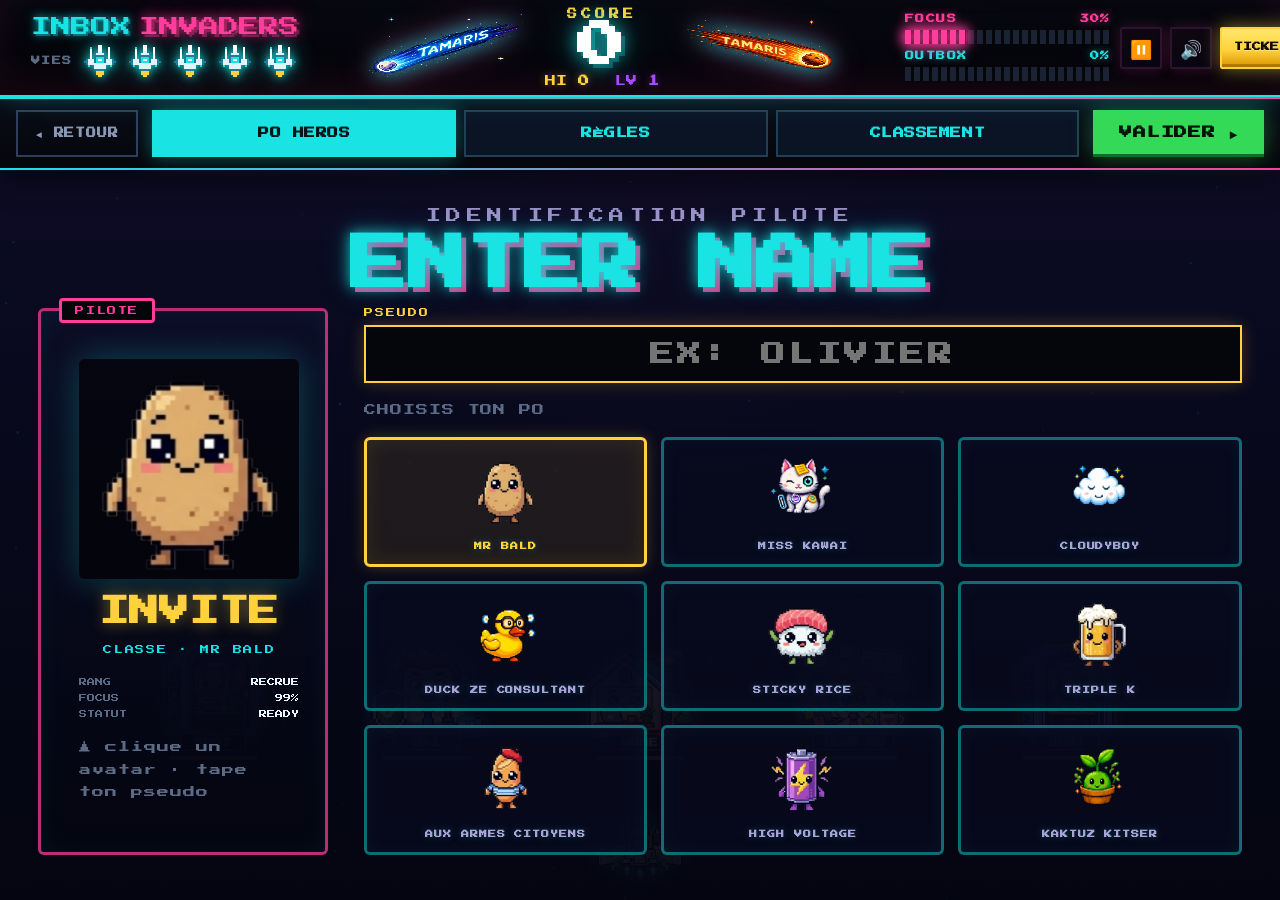
==== commit efac369a: "Add rock invader and sprite info modal" ====
--- a/inboxzero/inboxzero.html
+++ b/inboxzero/inboxzero.html
@@ -164,6 +164,7 @@
                 <div class="bonus-item qap"><img class="legend-sprite" src="assets/qap.png" alt=""><span><strong>QAP</strong><em>tir perforant x3</em></span></div>
                 <div class="bonus-item dolphin"><img class="legend-sprite" src="assets/bonus_dolphin.png" alt=""><span><strong>DOLPHIN</strong><em>dash esquive</em></span></div>
                 <div class="bonus-item vendredi"><img class="legend-sprite" src="assets/bonus_vendredi_15h.png" alt=""><span><strong>VENDREDI</strong><em>ralenti du temps</em></span></div>
+                <div class="bonus-item cannabis"><img class="legend-sprite" src="assets/cannabis.png" alt=""><span><strong>CANNABIS</strong><em>mode chill magique</em></span></div>
               </div>
             </section>
           </div>
@@ -180,6 +181,7 @@
               <span><img class="legend-sprite" src="assets/ticket jira.png" alt="">TICKET JIRA</span>
               <span><img class="legend-sprite" src="assets/12h!!!!.png" alt="">12H!!!!</span>
               <span><img class="legend-sprite" src="assets/error 404.png" alt="">ERROR 404</span>
+              <span><img class="legend-sprite" src="assets/rock.png" alt="">ROCK</span>
               <span><img class="legend-sprite" src="assets/windouf update.png" alt="">WINDOUF UPDATE</span>
               <span><img class="legend-sprite" src="assets/ref_is_down.png" alt="">REF IS DOWN!</span>
               <span><img class="legend-sprite" src="assets/dgc.png" alt="">DGC</span>
@@ -256,6 +258,16 @@
       </div>
     </section>
 
+    <div id="spriteInfoModal" class="sprite-info-modal" aria-hidden="true">
+      <div class="sprite-info-dialog" role="dialog" aria-modal="true" aria-labelledby="spriteInfoTitle">
+        <button class="sprite-info-close" type="button" data-action="closeSpriteInfo" aria-label="Fermer">×</button>
+        <img id="spriteInfoImage" class="sprite-info-image" src="" alt="">
+        <p id="spriteInfoKicker" class="sprite-info-kicker">SPRITE BRIEFING</p>
+        <h3 id="spriteInfoTitle"></h3>
+        <p id="spriteInfoText"></p>
+      </div>
+    </div>
+
     <script src="assets/invaders-sprites.js?v=20260609c"></script>
     <script src="game.js?v=20260612b"></script>
   </body>
--- a/inboxzero/style.css
+++ b/inboxzero/style.css
@@ -1721,6 +1721,7 @@
 .bonus-item.qap { color: var(--magenta); }
 .bonus-item.dolphin { color: var(--cyan); }
 .bonus-item.vendredi { color: #b56cff; }
+.bonus-item.cannabis { color: #b6ff2e; }
 
 .redesign-enemies.enemy-legend {
   display: grid;
@@ -2275,3 +2276,83 @@
 body.loading-assets .mobile-controls {
   visibility: hidden;
 }
+
+
+#howScreen .bonus-item,
+#howScreen .enemy-legend span {
+  cursor: pointer;
+}
+
+#howScreen .bonus-item:hover,
+#howScreen .enemy-legend span:hover {
+  border-color: rgba(255,210,61,0.72);
+  box-shadow: inset 0 0 18px rgba(255,210,61,0.08), 0 0 14px rgba(25,227,227,0.12);
+}
+
+.sprite-info-modal {
+  position: fixed;
+  inset: 0;
+  z-index: 80;
+  display: none;
+  place-items: center;
+  padding: 22px;
+  background: rgba(1,2,8,0.82);
+  backdrop-filter: blur(4px);
+}
+
+.sprite-info-modal.active {
+  display: grid;
+}
+
+.sprite-info-dialog {
+  position: relative;
+  width: min(520px, 100%);
+  border: 3px solid rgba(25,227,227,0.72);
+  border-radius: 6px;
+  background: linear-gradient(180deg, rgba(11,13,34,0.98), rgba(4,5,16,0.98));
+  box-shadow: 0 0 34px rgba(25,227,227,0.18), inset 0 0 28px rgba(255,61,154,0.08);
+  padding: 28px 26px 26px;
+  text-align: center;
+}
+
+.sprite-info-close {
+  position: absolute;
+  top: 10px;
+  right: 10px;
+  width: 36px;
+  height: 36px;
+  border: 2px solid rgba(255,61,154,0.75);
+  background: rgba(5,6,10,0.92);
+  color: var(--magenta);
+  font: 18px/1 monospace;
+  cursor: pointer;
+}
+
+.sprite-info-image {
+  width: min(250px, 62vw);
+  height: min(250px, 62vw);
+  object-fit: contain;
+  image-rendering: pixelated;
+  filter: drop-shadow(0 0 18px rgba(25,227,227,0.45));
+}
+
+.sprite-info-kicker {
+  margin: 14px 0 8px;
+  color: var(--cyan);
+  font-size: 9px;
+  letter-spacing: 0.18em;
+}
+
+.sprite-info-dialog h3 {
+  margin: 0 0 14px;
+  color: var(--yellow);
+  font-size: clamp(16px, 4vw, 24px);
+  line-height: 1.35;
+}
+
+.sprite-info-dialog p:last-child {
+  margin: 0;
+  color: #d8dcff;
+  font-size: 10px;
+  line-height: 1.8;
+}
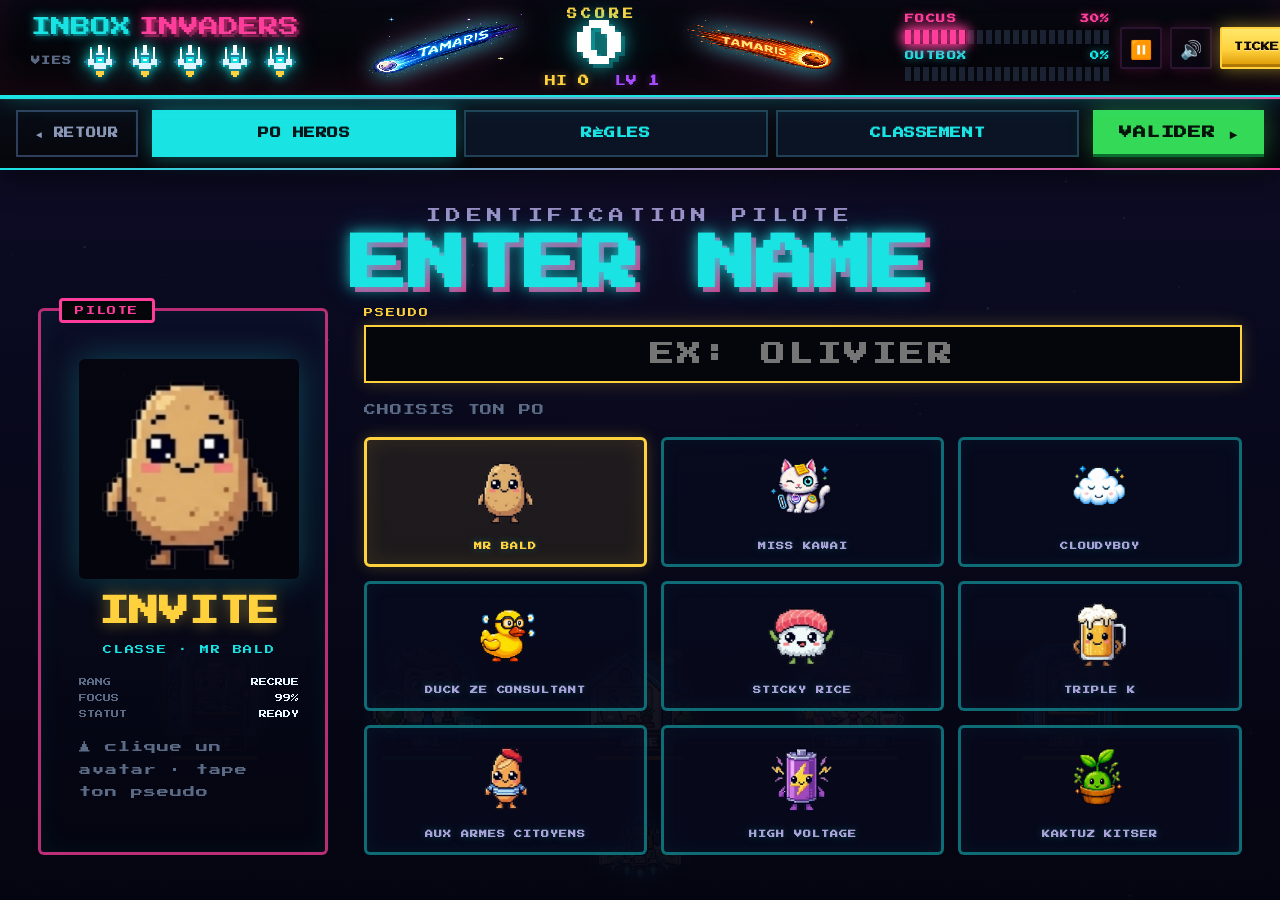
==== commit 18d24e9c: "Fix how-to sprite modal display" ====
--- a/inboxzero/inboxzero.html
+++ b/inboxzero/inboxzero.html
@@ -7,7 +7,7 @@
     <link rel="preconnect" href="https://fonts.googleapis.com">
     <link rel="preconnect" href="https://fonts.gstatic.com" crossorigin>
     <link href="https://fonts.googleapis.com/css2?family=Press+Start+2P&display=swap" rel="stylesheet">
-    <link rel="stylesheet" href="style.css?v=20260612b">
+    <link rel="stylesheet" href="style.css?v=20260614c">
   </head>
   <body class="loading-assets">
     <div id="assetLoader" class="asset-loader" role="status" aria-live="polite">
@@ -195,7 +195,7 @@
               <span><img class="legend-sprite" src="assets/7311083a-2ebb-4465-ae2c-28606e0e98e7_removalai_preview.png" alt="">PASSKEY</span>
               <span><img class="legend-sprite" src="assets/ca6b6877-e752-4e89-9191-3670797ed381_removalai_preview.png" alt="">EASY FORM</span>
               <span><img class="legend-sprite" src="assets/12599df6-1e90-4584-9417-eee2061a4efa_removalai_preview.png" alt="">SUNDAY RELEASE</span>
-              <span><img class="legend-sprite" src="assets/992d3e03-5cb6-4455-8b45-6aff71827215_removalai_preview.png" alt="">HANDOVER</span>
+              <span><img class="legend-sprite" src="assets/992d3e03-5cb6-4455-8b45-6aff71827215_removalai_preview.png" alt="">SECURITY PATCH</span>
               <span><img class="legend-sprite" src="assets/lazy loading.png" alt="">LAZY LOADING</span>
               <span><img class="legend-sprite" src="assets/infinite versions.png" alt="">INFINITE VERSIONS</span>
             </div>
@@ -269,6 +269,6 @@
     </div>
 
     <script src="assets/invaders-sprites.js?v=20260609c"></script>
-    <script src="game.js?v=20260612b"></script>
+    <script src="game.js?v=20260614c"></script>
   </body>
 </html>
--- a/inboxzero/style.css
+++ b/inboxzero/style.css
@@ -2292,7 +2292,7 @@
 .sprite-info-modal {
   position: fixed;
   inset: 0;
-  z-index: 80;
+  z-index: 1200;
   display: none;
   place-items: center;
   padding: 22px;
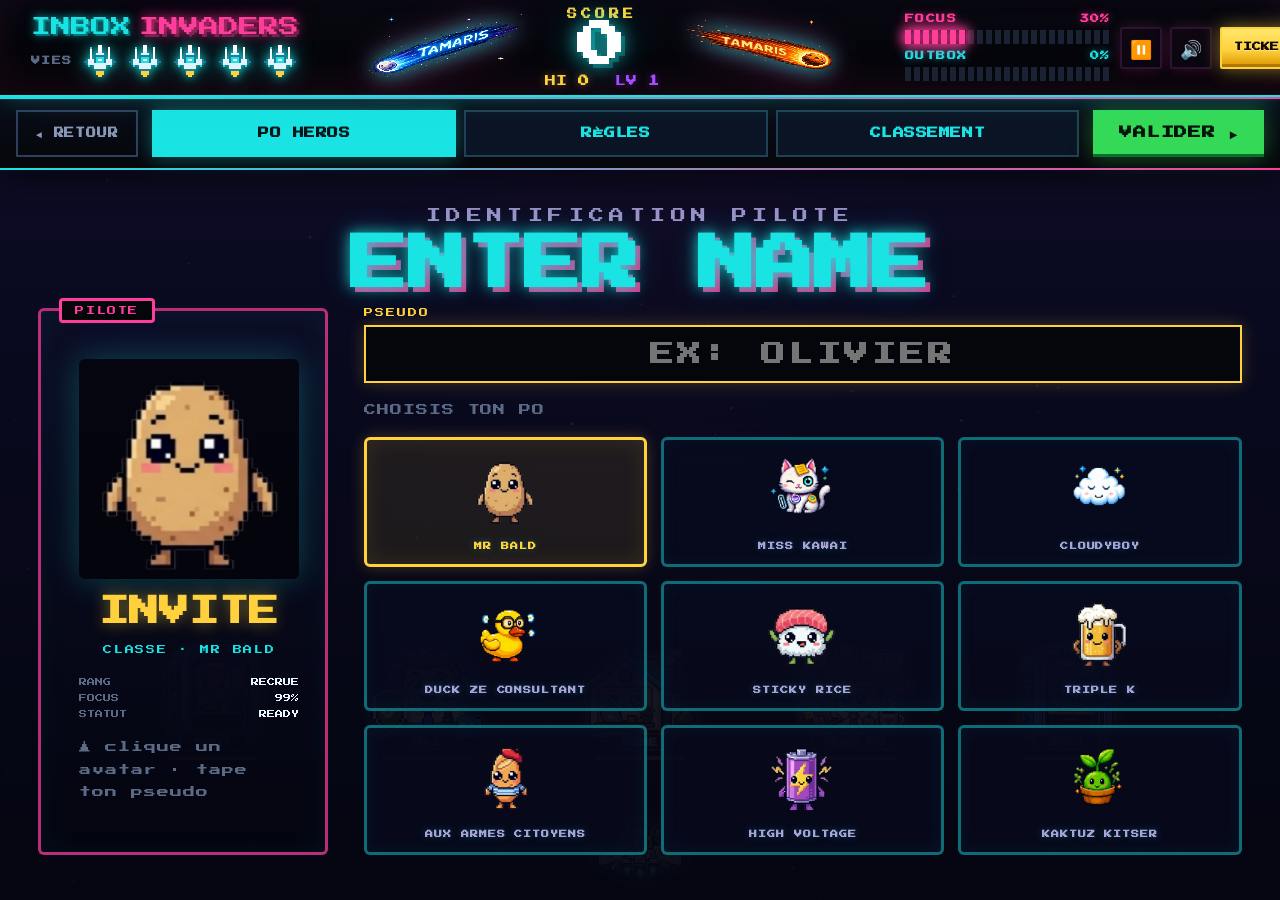
==== commit 18a4ba76: "Add lazy-loaded full leaderboard" ====
--- a/inboxzero/inboxzero.html
+++ b/inboxzero/inboxzero.html
@@ -182,6 +182,7 @@
               <span><img class="legend-sprite" src="assets/12h!!!!.png" alt="">12H!!!!</span>
               <span><img class="legend-sprite" src="assets/error 404.png" alt="">ERROR 404</span>
               <span><img class="legend-sprite" src="assets/rock.png" alt="">ROCK</span>
+              <span><img class="legend-sprite" src="assets/pm.png" alt="">PM</span>
               <span><img class="legend-sprite" src="assets/windouf update.png" alt="">WINDOUF UPDATE</span>
               <span><img class="legend-sprite" src="assets/ref_is_down.png" alt="">REF IS DOWN!</span>
               <span><img class="legend-sprite" src="assets/dgc.png" alt="">DGC</span>
@@ -240,6 +241,7 @@
           <p class="screen-kicker" id="leaderboardMode">LOCAL SCORES</p>
           <h2>LEADERBOARD</h2>
           <ol id="leaderboardList" class="leaderboard-list redesigned-board"></ol>
+          <p id="leaderboardStatus" class="leaderboard-status">READY</p>
         </div>
       </section>
     </main>
--- a/inboxzero/style.css
+++ b/inboxzero/style.css
@@ -738,6 +738,16 @@
   margin: 0;
   padding: 0;
   list-style: none;
+  max-height: min(58vh, 680px);
+  overflow-y: auto;
+  overscroll-behavior: contain;
+  padding-right: 6px;
+}
+
+.leaderboard-status {
+  color: var(--cyan);
+  text-align: center;
+  min-height: 1.4em;
 }
 
 .leaderboard-list li {
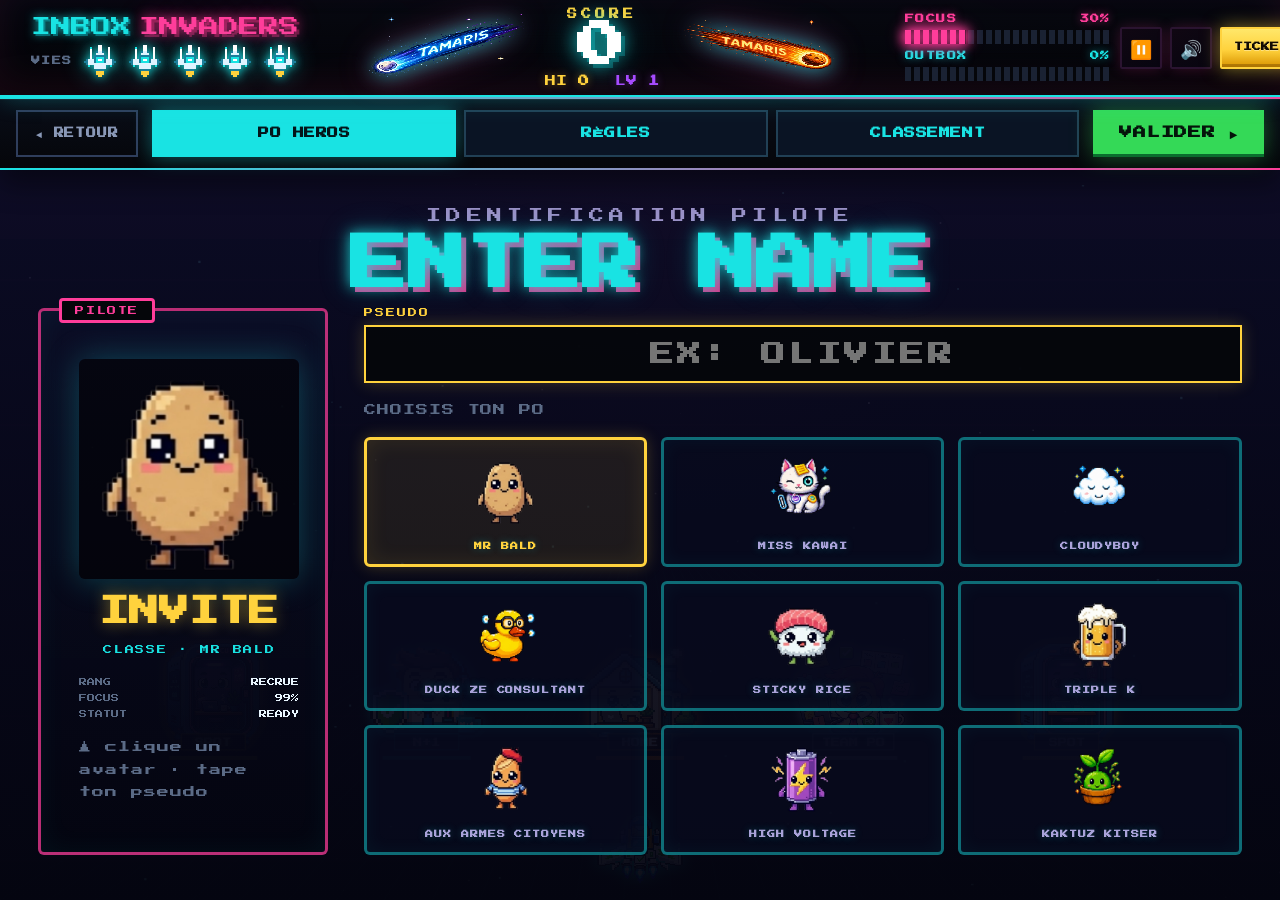
==== commit b82d38f4: "Add Flow and Lexicoplane invaders" ====
--- a/inboxzero/inboxzero.html
+++ b/inboxzero/inboxzero.html
@@ -197,6 +197,8 @@
               <span><img class="legend-sprite" src="assets/ca6b6877-e752-4e89-9191-3670797ed381_removalai_preview.png" alt="">EASY FORM</span>
               <span><img class="legend-sprite" src="assets/12599df6-1e90-4584-9417-eee2061a4efa_removalai_preview.png" alt="">SUNDAY RELEASE</span>
               <span><img class="legend-sprite" src="assets/992d3e03-5cb6-4455-8b45-6aff71827215_removalai_preview.png" alt="">SECURITY PATCH</span>
+              <span><img class="legend-sprite" src="assets/flow.png" alt="">FLOW</span>
+              <span><img class="legend-sprite" src="assets/lexicoplane.png" alt="">LEXICOPLANE</span>
               <span><img class="legend-sprite" src="assets/lazy loading.png" alt="">LAZY LOADING</span>
               <span><img class="legend-sprite" src="assets/infinite versions.png" alt="">INFINITE VERSIONS</span>
             </div>
@@ -208,6 +210,7 @@
               <span><img class="legend-sprite" src="assets/boss_contradictory information.png" alt="">CONTRADICTORY INFORMATION</span>
               <span><img class="legend-sprite" src="assets/boss_printer.png" alt="">PRINTER</span>
               <span><img class="legend-sprite" src="assets/boss_monday.png" alt="">MONDAY MORNING</span>
+              <span><img class="legend-sprite" src="assets/flow.png" alt="">FLOW STATE</span>
             </div>
           </section>
           <p class="warning-strip">▲ PAY ATTENTION! · L'OUTBOX surchauffe si tu es frénétique avec la barre ESPACE - Be cool if not c'est le Burnout.</p>
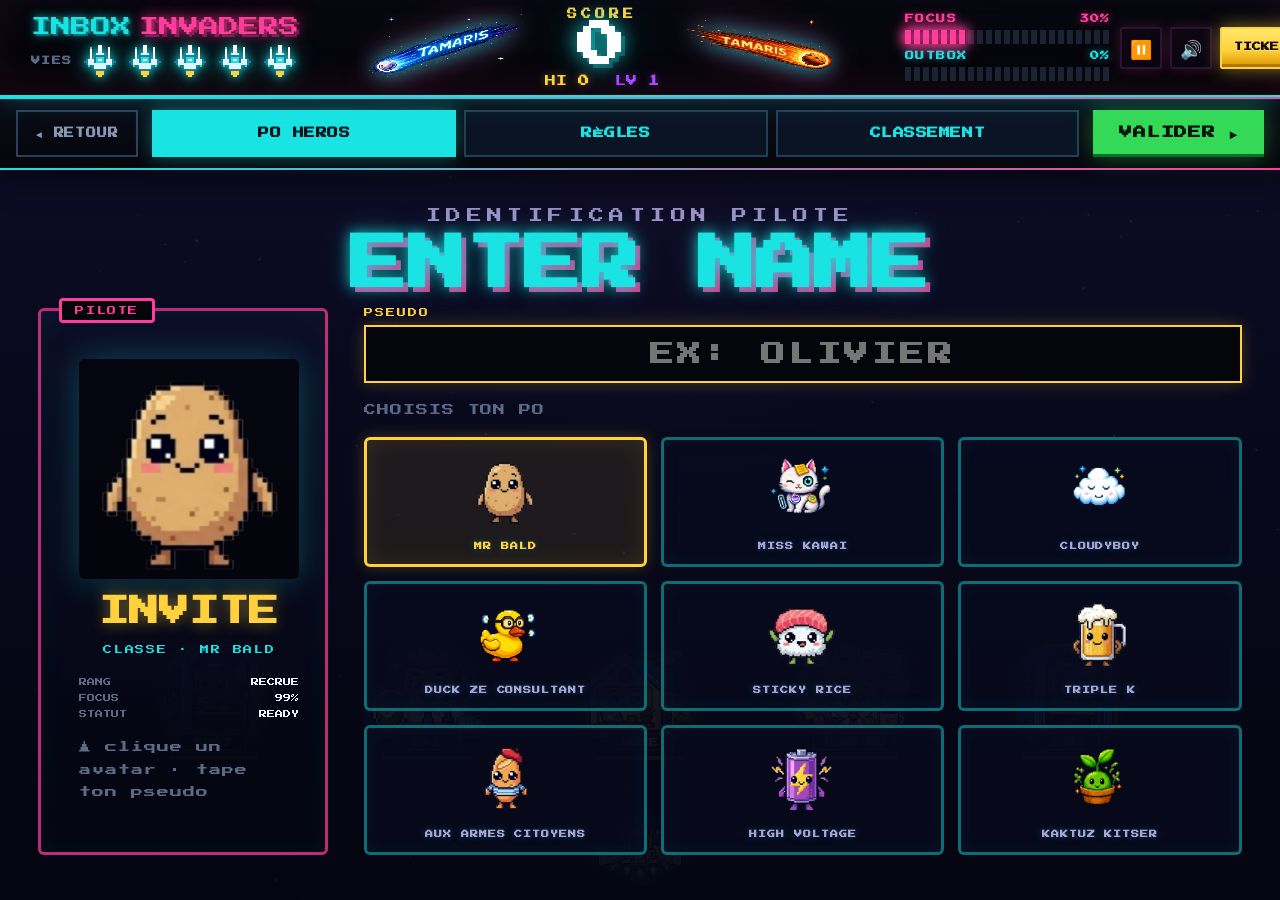
==== commit f349f1bc: "Remove cannabis and flow, enlarge Lexicoplane" ====
--- a/inboxzero/inboxzero.html
+++ b/inboxzero/inboxzero.html
@@ -164,7 +164,6 @@
                 <div class="bonus-item qap"><img class="legend-sprite" src="assets/qap.png" alt=""><span><strong>QAP</strong><em>tir perforant x3</em></span></div>
                 <div class="bonus-item dolphin"><img class="legend-sprite" src="assets/bonus_dolphin.png" alt=""><span><strong>DOLPHIN</strong><em>dash esquive</em></span></div>
                 <div class="bonus-item vendredi"><img class="legend-sprite" src="assets/bonus_vendredi_15h.png" alt=""><span><strong>VENDREDI</strong><em>ralenti du temps</em></span></div>
-                <div class="bonus-item cannabis"><img class="legend-sprite" src="assets/cannabis.png" alt=""><span><strong>CANNABIS</strong><em>mode chill magique</em></span></div>
               </div>
             </section>
           </div>
@@ -197,7 +196,6 @@
               <span><img class="legend-sprite" src="assets/ca6b6877-e752-4e89-9191-3670797ed381_removalai_preview.png" alt="">EASY FORM</span>
               <span><img class="legend-sprite" src="assets/12599df6-1e90-4584-9417-eee2061a4efa_removalai_preview.png" alt="">SUNDAY RELEASE</span>
               <span><img class="legend-sprite" src="assets/992d3e03-5cb6-4455-8b45-6aff71827215_removalai_preview.png" alt="">SECURITY PATCH</span>
-              <span><img class="legend-sprite" src="assets/flow.png" alt="">FLOW</span>
               <span><img class="legend-sprite" src="assets/lexicoplane.png" alt="">LEXICOPLANE</span>
               <span><img class="legend-sprite" src="assets/lazy loading.png" alt="">LAZY LOADING</span>
               <span><img class="legend-sprite" src="assets/infinite versions.png" alt="">INFINITE VERSIONS</span>
@@ -210,7 +208,6 @@
               <span><img class="legend-sprite" src="assets/boss_contradictory information.png" alt="">CONTRADICTORY INFORMATION</span>
               <span><img class="legend-sprite" src="assets/boss_printer.png" alt="">PRINTER</span>
               <span><img class="legend-sprite" src="assets/boss_monday.png" alt="">MONDAY MORNING</span>
-              <span><img class="legend-sprite" src="assets/flow.png" alt="">FLOW STATE</span>
             </div>
           </section>
           <p class="warning-strip">▲ PAY ATTENTION! · L'OUTBOX surchauffe si tu es frénétique avec la barre ESPACE - Be cool if not c'est le Burnout.</p>
--- a/inboxzero/style.css
+++ b/inboxzero/style.css
@@ -1731,7 +1731,6 @@
 .bonus-item.qap { color: var(--magenta); }
 .bonus-item.dolphin { color: var(--cyan); }
 .bonus-item.vendredi { color: #b56cff; }
-.bonus-item.cannabis { color: #b6ff2e; }
 
 .redesign-enemies.enemy-legend {
   display: grid;
@@ -2346,6 +2345,10 @@
   filter: drop-shadow(0 0 18px rgba(25,227,227,0.45));
 }
 
+.sprite-info-image.sprite-info-image-wide {
+  width: min(375px, 78vw);
+}
+
 .sprite-info-kicker {
   margin: 14px 0 8px;
   color: var(--cyan);
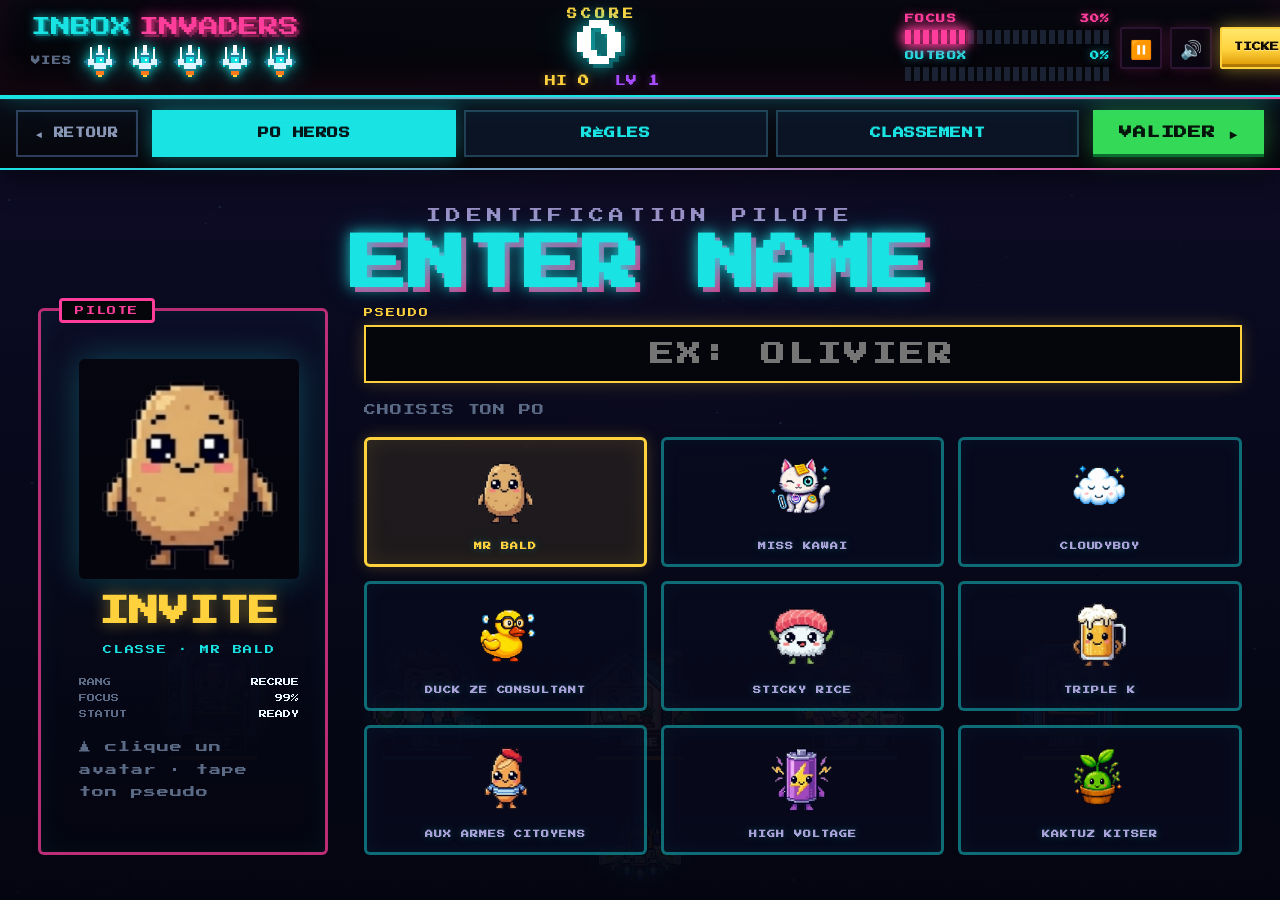
==== commit 1a767800: "Hide Tamaris score decorations" ====
--- a/inboxzero/inboxzero.html
+++ b/inboxzero/inboxzero.html
@@ -35,10 +35,8 @@
       </div>
 
       <div class="marquee-score">
-        <img class="score-comet score-comet-left" src="assets/tamaris.png" alt="" aria-hidden="true">
         <p>SCORE</p>
         <strong id="score">0</strong>
-        <img class="score-comet score-comet-right" src="assets/tamaris 2.png" alt="" aria-hidden="true">
         <div class="marquee-sub">
           <span>HI <strong id="highScore">0</strong></span>
           <span>LV <strong id="level">1</strong></span>
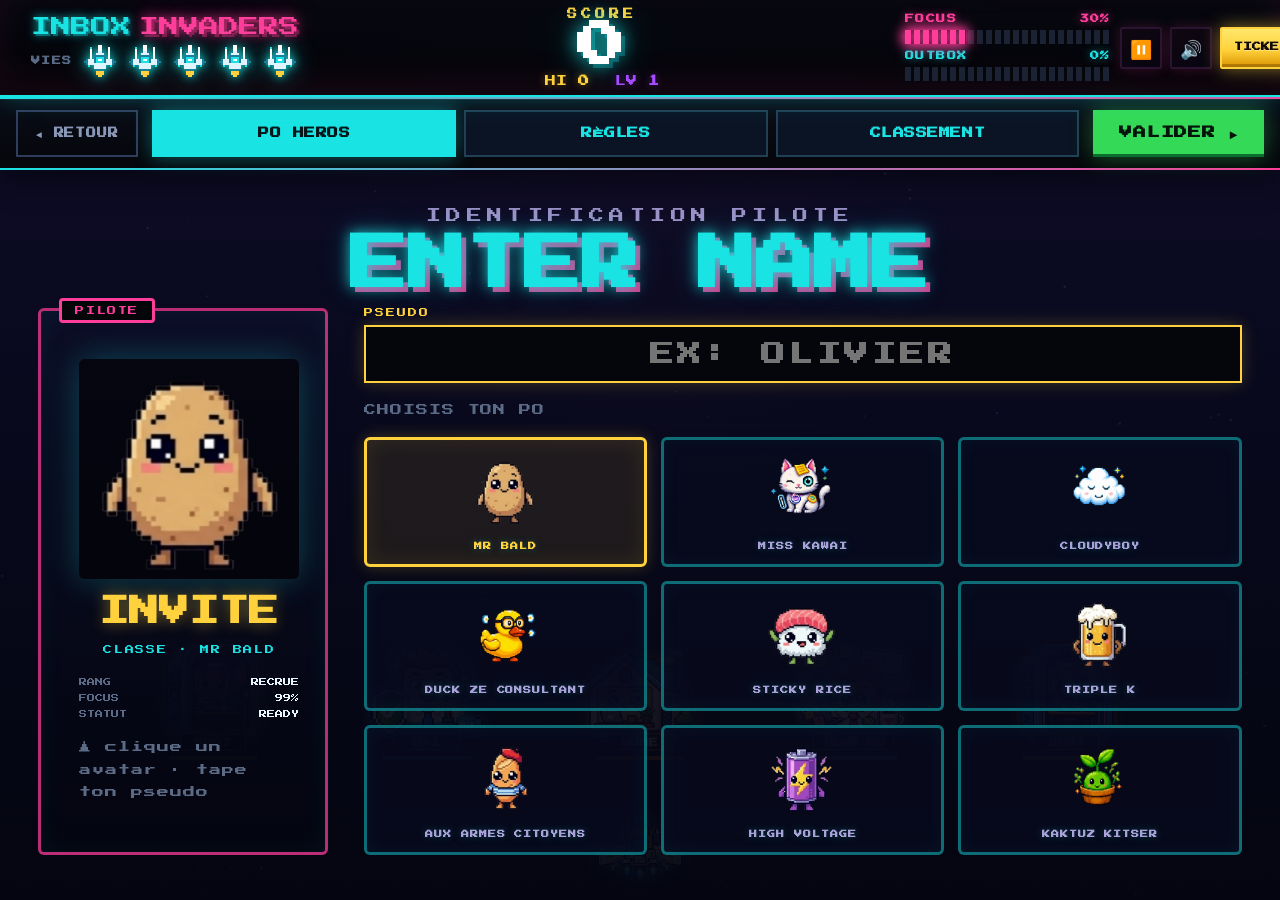
==== commit f982e67a: "Remove Security Patch invader" ====
--- a/inboxzero/inboxzero.html
+++ b/inboxzero/inboxzero.html
@@ -193,7 +193,6 @@
               <span><img class="legend-sprite" src="assets/7311083a-2ebb-4465-ae2c-28606e0e98e7_removalai_preview.png" alt="">PASSKEY</span>
               <span><img class="legend-sprite" src="assets/ca6b6877-e752-4e89-9191-3670797ed381_removalai_preview.png" alt="">EASY FORM</span>
               <span><img class="legend-sprite" src="assets/12599df6-1e90-4584-9417-eee2061a4efa_removalai_preview.png" alt="">SUNDAY RELEASE</span>
-              <span><img class="legend-sprite" src="assets/992d3e03-5cb6-4455-8b45-6aff71827215_removalai_preview.png" alt="">SECURITY PATCH</span>
               <span><img class="legend-sprite" src="assets/lexicoplane.png" alt="">LEXICOPLANE</span>
               <span><img class="legend-sprite" src="assets/lazy loading.png" alt="">LAZY LOADING</span>
               <span><img class="legend-sprite" src="assets/infinite versions.png" alt="">INFINITE VERSIONS</span>
